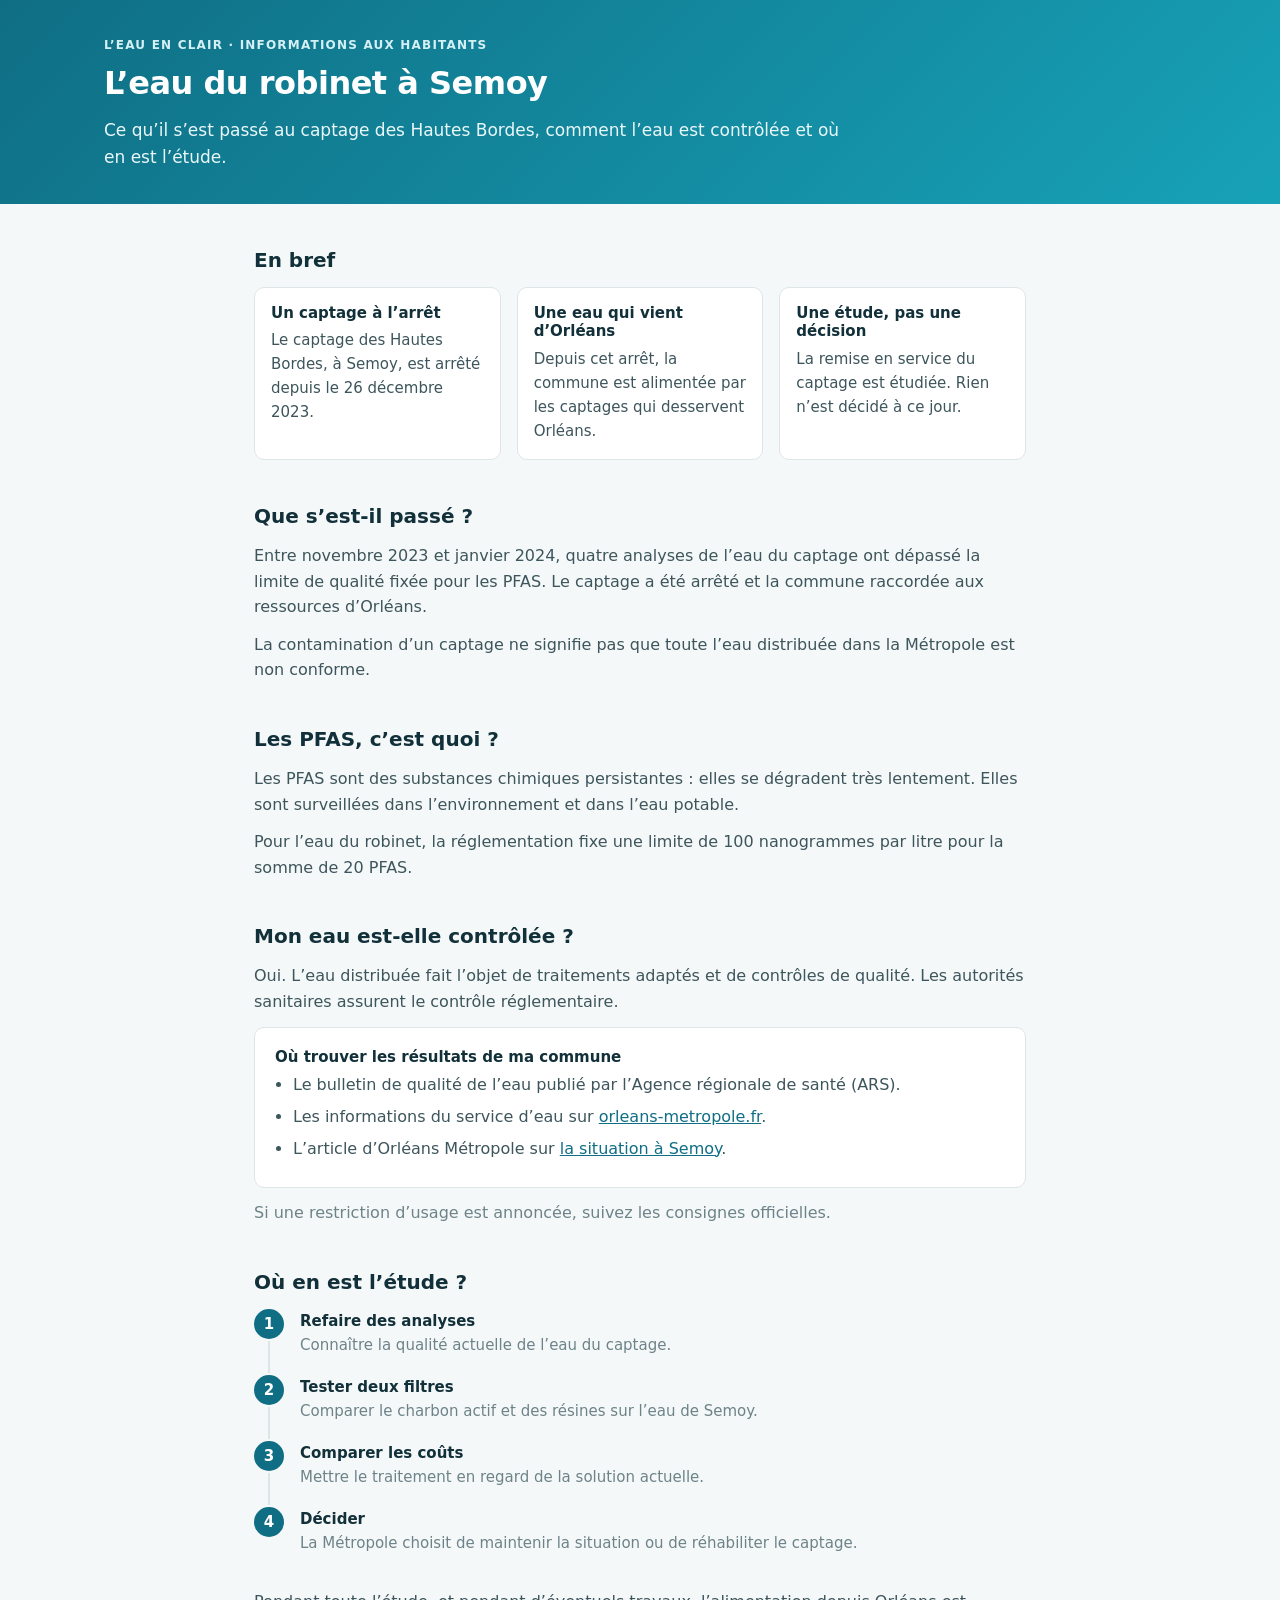
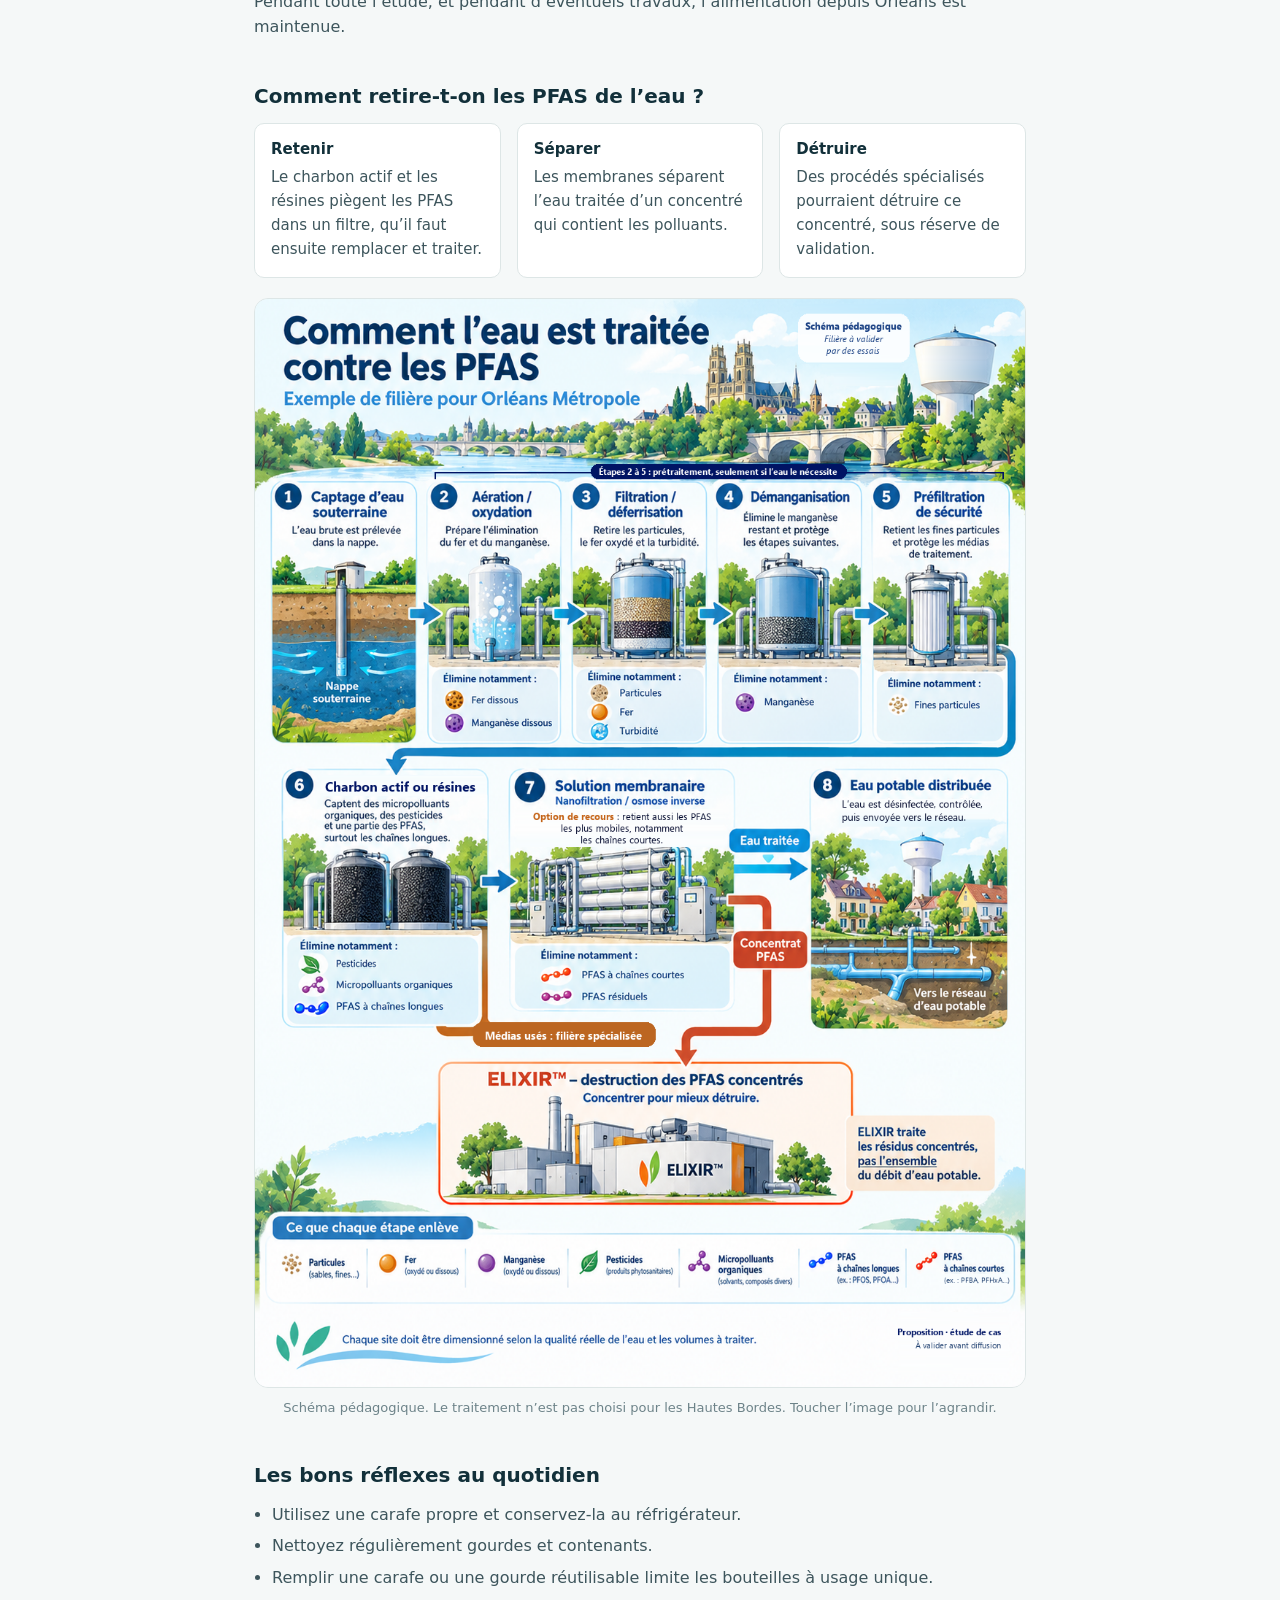
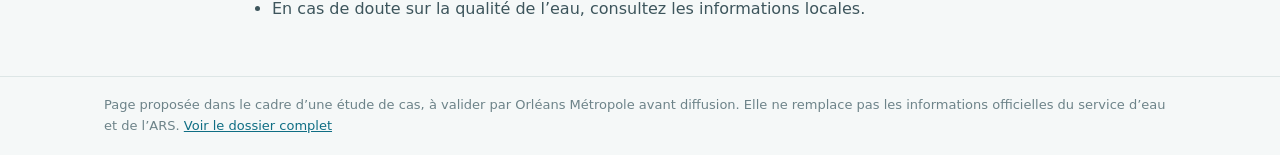
==== habitants.html @ ef412a5f "version 1.0.0" ====
<!doctype html>
<html lang="fr">
  <head>
    <meta charset="UTF-8" />
    <meta name="viewport" content="width=device-width, initial-scale=1.0" />
    <title>L’eau en clair · L’eau du robinet à Semoy</title>
    <link rel="stylesheet" href="styles.css" />
  </head>
  <body class="resident">
    <header class="resident-header">
      <div class="wrap">
        <p class="kicker">L’eau en clair · informations aux habitants</p>
        <h1>L’eau du robinet à Semoy</h1>
        <p class="lead">Ce qu’il s’est passé au captage des Hautes Bordes, comment l’eau est contrôlée et où en est l’étude.</p>
      </div>
    </header>

    <main class="wrap">
      <section>
        <h2>En bref</h2>
        <div class="grid g3">
          <div class="card mini"><h3>Un captage à l’arrêt</h3><p>Le captage des Hautes Bordes, à Semoy, est arrêté depuis le 26 décembre 2023.</p></div>
          <div class="card mini"><h3>Une eau qui vient d’Orléans</h3><p>Depuis cet arrêt, la commune est alimentée par les captages qui desservent Orléans.</p></div>
          <div class="card mini"><h3>Une étude, pas une décision</h3><p>La remise en service du captage est étudiée. Rien n’est décidé à ce jour.</p></div>
        </div>
      </section>

      <section>
        <h2>Que s’est-il passé&nbsp;?</h2>
        <p>Entre novembre 2023 et janvier 2024, quatre analyses de l’eau du captage ont dépassé la limite de qualité fixée pour les PFAS. Le captage a été arrêté et la commune raccordée aux ressources d’Orléans.</p>
        <p>La contamination d’un captage ne signifie pas que toute l’eau distribuée dans la Métropole est non conforme.</p>
      </section>

      <section>
        <h2>Les PFAS, c’est quoi&nbsp;?</h2>
        <p>Les PFAS sont des substances chimiques persistantes : elles se dégradent très lentement. Elles sont surveillées dans l’environnement et dans l’eau potable.</p>
        <p>Pour l’eau du robinet, la réglementation fixe une limite de 100 nanogrammes par litre pour la somme de 20 PFAS.</p>
      </section>

      <section>
        <h2>Mon eau est-elle contrôlée&nbsp;?</h2>
        <p>Oui. L’eau distribuée fait l’objet de traitements adaptés et de contrôles de qualité. Les autorités sanitaires assurent le contrôle réglementaire.</p>
        <div class="card">
          <h3>Où trouver les résultats de ma commune</h3>
          <ul class="list">
            <li>Le bulletin de qualité de l’eau publié par l’Agence régionale de santé (ARS).</li>
            <li>Les informations du service d’eau sur <a href="https://www.orleans-metropole.fr" target="_blank" rel="noopener">orleans-metropole.fr</a>.</li>
            <li>L’article d’Orléans Métropole sur <a href="https://www.orleans-metropole.fr/actualites/detail/qualite-de-leau-potable-alteree-a-semoy-orleans-metropole-repond-a-lurgence" target="_blank" rel="noopener">la situation à Semoy</a>.</li>
          </ul>
        </div>
        <p class="small-note">Si une restriction d’usage est annoncée, suivez les consignes officielles.</p>
      </section>

      <section>
        <h2>Où en est l’étude&nbsp;?</h2>
        <ol class="steps">
          <li><strong>Refaire des analyses</strong><span>Connaître la qualité actuelle de l’eau du captage.</span></li>
          <li><strong>Tester deux filtres</strong><span>Comparer le charbon actif et des résines sur l’eau de Semoy.</span></li>
          <li><strong>Comparer les coûts</strong><span>Mettre le traitement en regard de la solution actuelle.</span></li>
          <li><strong>Décider</strong><span>La Métropole choisit de maintenir la situation ou de réhabiliter le captage.</span></li>
        </ol>
        <p>Pendant toute l’étude, et pendant d’éventuels travaux, l’alimentation depuis Orléans est maintenue.</p>
      </section>

      <section>
        <h2>Comment retire-t-on les PFAS de l’eau&nbsp;?</h2>
        <div class="grid g3">
          <div class="card mini"><h3>Retenir</h3><p>Le charbon actif et les résines piègent les PFAS dans un filtre, qu’il faut ensuite remplacer et traiter.</p></div>
          <div class="card mini"><h3>Séparer</h3><p>Les membranes séparent l’eau traitée d’un concentré qui contient les polluants.</p></div>
          <div class="card mini"><h3>Détruire</h3><p>Des procédés spécialisés pourraient détruire ce concentré, sous réserve de validation.</p></div>
        </div>
        <figure class="infographic">
          <a href="assets/infographie-filiere-pfas.png" target="_blank" rel="noopener">
            <img src="assets/infographie-filiere-pfas.png" alt="Schéma en huit étapes du traitement de l’eau contre les PFAS, du captage à la distribution." loading="lazy" />
          </a>
          <figcaption>Schéma pédagogique. Le traitement n’est pas choisi pour les Hautes Bordes. Toucher l’image pour l’agrandir.</figcaption>
        </figure>
      </section>

      <section>
        <h2>Les bons réflexes au quotidien</h2>
        <ul class="list">
          <li>Utilisez une carafe propre et conservez-la au réfrigérateur.</li>
          <li>Nettoyez régulièrement gourdes et contenants.</li>
          <li>Remplir une carafe ou une gourde réutilisable limite les bouteilles à usage unique.</li>
          <li>En cas de doute sur la qualité de l’eau, consultez les informations locales.</li>
        </ul>
      </section>
    </main>

    <footer class="site-footer">
      <div class="wrap">Page proposée dans le cadre d’une étude de cas, à valider par Orléans Métropole avant diffusion. Elle ne remplace pas les informations officielles du service d’eau et de l’ARS. <a href="index.html">Voir le dossier complet</a></div>
    </footer>
  </body>
</html>
---- styles.css ----
:root {
  --ink: #12303a;
  --text: #3d555c;
  --muted: #6d8389;
  --line: #dde6e6;
  --bg: #f5f8f8;
  --card: #ffffff;
  --water: #0f6e84;
  --water-soft: #e3f1f4;
  --deep: #0c3b4a;
  --alert: #c2472f;
  --alert-soft: #fbe9e4;
  --ok: #2c7a5b;
  --ok-soft: #e2f3ea;
  --warn: #9a6a12;
  --warn-soft: #fbf0d6;
  --radius: 10px;
}

* { box-sizing: border-box; }

body {
  margin: 0;
  background: var(--bg);
  color: var(--text);
  font: 15px/1.6 "Segoe UI", system-ui, -apple-system, Roboto, Arial, sans-serif;
}

.wrap { max-width: 1120px; margin: 0 auto; padding: 0 24px; }

h1, h2, h3 { color: var(--ink); line-height: 1.25; margin: 0; }
h1 { font-size: 32px; letter-spacing: -0.5px; max-width: 22ch; }
h2 { font-size: 20px; margin: 44px 0 14px; }
h3 { font-size: 15px; margin-bottom: 6px; }
p { margin: 0 0 12px; }
p:last-child { margin-bottom: 0; }
a { color: var(--water); }

/* ---------- En-tête ---------- */
.site-header { background: var(--deep); color: #fff; position: sticky; top: 0; z-index: 10; }
.header-row { display: flex; align-items: center; justify-content: space-between; gap: 16px; padding-top: 14px; padding-bottom: 10px; }
.brand { display: flex; align-items: center; gap: 12px; color: #fff; text-decoration: none; }
.brand strong { display: block; font-size: 16px; }
.brand small { display: block; font-size: 12px; color: #a9c8cf; }
.brand-drop { width: 22px; height: 22px; background: #5cc1d6; border-radius: 0 50% 50% 50%; transform: rotate(45deg); flex-shrink: 0; }
.header-date { font-size: 12px; color: #a9c8cf; white-space: nowrap; }

.tabs { display: flex; gap: 4px; overflow-x: auto; }
.tabs a { color: #c4dbe0; text-decoration: none; font-size: 14px; font-weight: 600; padding: 10px 14px; border-radius: 8px 8px 0 0; white-space: nowrap; }
.tabs a b { display: inline-grid; place-items: center; width: 20px; height: 20px; border-radius: 50%; background: rgba(255, 255, 255, 0.16); font-size: 11px; margin-right: 6px; }
.tabs a:hover { color: #fff; }
.tabs a.active { background: var(--bg); color: var(--ink); }
.tabs a.active b { background: var(--water); color: #fff; }

/* ---------- Vues ---------- */
.view { display: none; padding: 40px 0 64px; }
.view.active { display: block; }

.hero { margin-bottom: 28px; }
.kicker { font-size: 12px; font-weight: 700; letter-spacing: 1.2px; text-transform: uppercase; color: var(--water); margin-bottom: 8px; }
.lead { font-size: 17px; max-width: 70ch; margin-top: 14px; }

/* ---------- Grilles et cartes ---------- */
.grid { display: grid; gap: 16px; }
.g2 { grid-template-columns: repeat(2, 1fr); }
.g3 { grid-template-columns: repeat(3, 1fr); }
.g4 { grid-template-columns: repeat(4, 1fr); }
.g5 { grid-template-columns: repeat(5, 1fr); }
.grid.tight { gap: 10px; margin: 14px 0; }
.grid + .grid, .grid + .note, .note + .grid { margin-top: 16px; }

.card { background: var(--card); border: 1px solid var(--line); border-radius: var(--radius); padding: 20px; }
.card.mini { padding: 16px; }
.card.mini p { font-size: 14px; }

.link-card { display: block; text-decoration: none; color: inherit; transition: border-color 0.15s, transform 0.15s; }
.link-card:hover { border-color: var(--water); transform: translateY(-2px); }
.link-card p { font-size: 14px; }
.num { display: inline-grid; place-items: center; width: 28px; height: 28px; border-radius: 50%; background: var(--water); color: #fff; font-weight: 700; font-size: 13px; margin-bottom: 10px; }

.stat { background: var(--card); border: 1px solid var(--line); border-radius: var(--radius); padding: 16px 18px; }
.stat strong { display: block; font-size: 28px; color: var(--ink); letter-spacing: -0.5px; line-height: 1.1; }
.stat strong span { font-size: 14px; font-weight: 600; color: var(--muted); letter-spacing: 0; }
.stat small { display: block; font-size: 13px; color: var(--muted); margin-top: 6px; line-height: 1.4; }
.stat.alert { border-color: #edc3b9; background: var(--alert-soft); }
.stat.alert strong { color: var(--alert); }

.note { background: var(--warn-soft); border-left: 4px solid #d9a437; border-radius: 0 var(--radius) var(--radius) 0; padding: 14px 18px; margin: 16px 0; color: #5c4514; font-size: 14px; }
.small-note { font-size: 13px; color: var(--muted); margin-top: 12px; }
.caption { font-size: 13px; color: var(--muted); text-align: center; margin-top: 10px; }

.tag { display: inline-block; font-size: 12px; font-weight: 600; padding: 2px 8px; border-radius: 20px; background: #eef2f2; color: var(--text); white-space: nowrap; }
.tag.go { background: var(--ok-soft); color: var(--ok); }
.tag.ref { background: var(--water-soft); color: var(--water); }
.tag.warn { background: var(--warn-soft); color: var(--warn); }

.list { margin: 0; padding-left: 18px; }
.list li { margin-bottom: 6px; }
.list.cols { columns: 2; column-gap: 32px; }

/* ---------- Décision et enchaînements ---------- */
.decision { background: var(--deep); color: #d3e5e9; border-radius: var(--radius); padding: 24px; margin-top: 16px; }
.decision .kicker { color: #7fd0e0; }
.decision .flow { margin-bottom: 16px; }
.decision .flow li { background: rgba(255, 255, 255, 0.08); border-color: transparent; }
.decision .flow strong { color: #fff; }
.decision .flow span { color: #a9c8cf; }
.decision .flow li::after { color: #7fd0e0; }

.flow { list-style: none; margin: 0 0 16px; padding: 0; display: grid; grid-template-columns: repeat(4, 1fr); gap: 22px; counter-reset: step; }
.flow.six { grid-template-columns: repeat(6, 1fr); gap: 18px; }
.flow li { position: relative; background: var(--card); border: 1px solid var(--line); border-radius: var(--radius); padding: 14px; counter-increment: step; }
.flow li::before { content: counter(step); display: block; font-size: 12px; font-weight: 700; color: var(--water); margin-bottom: 4px; }
.flow li::after { content: "→"; position: absolute; right: -18px; top: 50%; transform: translateY(-50%); color: var(--muted); }
.flow li:last-child::after { content: none; }
.flow strong { display: block; font-size: 14px; color: var(--ink); line-height: 1.3; }
.flow span { display: block; font-size: 12px; color: var(--muted); margin-top: 4px; line-height: 1.4; }
.flow li.key { border-color: var(--water); background: var(--water-soft); }

.chain { list-style: none; display: flex; flex-wrap: wrap; gap: 8px 26px; margin: 12px 0 14px; padding: 0; }
.chain li { position: relative; background: var(--water-soft); color: var(--deep); font-size: 13px; font-weight: 600; padding: 6px 12px; border-radius: 6px; }
.chain li + li::before { content: "→"; position: absolute; left: -19px; color: var(--muted); }

.timeline { list-style: none; margin: 0 0 16px; padding: 0; display: grid; grid-template-columns: repeat(4, 1fr); gap: 16px; }
.timeline li { border-top: 3px solid var(--water); padding-top: 12px; }
.timeline b { display: block; font-size: 12px; color: var(--water); text-transform: uppercase; letter-spacing: 1px; }
.timeline strong { display: block; color: var(--ink); margin: 2px 0 4px; }
.timeline span { font-size: 13px; color: var(--muted); }

/* ---------- Graphique ---------- */
.chart { position: relative; height: 260px; display: flex; align-items: flex-end; justify-content: space-around; gap: 16px; padding-bottom: 28px; border-bottom: 1px solid var(--line); --max: 350; }
.bar { position: relative; z-index: 1; width: 18%; height: calc(var(--v) / var(--max) * 100%); background: #d9705b; border-radius: 6px 6px 0 0; }
.bar b { position: absolute; top: -24px; left: 0; right: 0; text-align: center; font-size: 13px; color: var(--ink); }
.bar small { position: absolute; bottom: -26px; left: -20px; right: -20px; text-align: center; font-size: 12px; color: var(--muted); }
.chart-line { position: absolute; left: 0; right: 0; border-top: 2px dashed var(--alert); z-index: 2; bottom: calc(28px + (100% - 28px) * 100 / 350); }
.chart-line.target { border-color: var(--ok); bottom: calc(28px + (100% - 28px) * 50 / 350); }
.chart-line span { position: absolute; left: 0; top: -20px; font-size: 11px; font-weight: 700; color: var(--alert); background: var(--card); padding: 0 4px; }
.chart-line.target span { color: var(--ok); top: 2px; }

/* ---------- Tableaux ---------- */
.table-wrap { overflow-x: auto; background: var(--card); border: 1px solid var(--line); border-radius: var(--radius); }
.card .table-wrap { border: 0; border-radius: 0; }
table { width: 100%; border-collapse: collapse; font-size: 14px; }
th { text-align: left; font-size: 12px; text-transform: uppercase; letter-spacing: 0.6px; color: var(--muted); background: #f0f5f5; padding: 10px 14px; }
td { padding: 10px 14px; border-top: 1px solid var(--line); vertical-align: top; }
td:first-child { color: var(--ink); font-weight: 600; }
td b { color: var(--water); }
table.compact th, table.compact td { padding: 7px 8px; }
table.compact td:not(:first-child), table.compact th:not(:first-child) { text-align: center; }
.card .table-wrap th { background: none; padding-left: 0; }
.card .table-wrap td { padding-left: 0; }

/* ---------- Onglets de scénario ---------- */
.segmented { display: inline-flex; background: #e6eeee; border-radius: 8px; padding: 4px; margin-bottom: 12px; flex-wrap: wrap; }
.segmented button { border: 0; background: none; font: inherit; font-size: 14px; font-weight: 600; color: var(--text); padding: 7px 14px; border-radius: 6px; cursor: pointer; }
.segmented button[aria-selected="true"] { background: var(--card); color: var(--water); box-shadow: 0 1px 3px rgba(12, 59, 74, 0.15); }
#scenarioPanel h3 { font-size: 17px; margin-top: 10px; }

/* ---------- Calculateurs ---------- */
.inputs { display: grid; grid-template-columns: 1fr 1fr; gap: 12px; }
.inputs label, .range { display: block; font-size: 13px; font-weight: 600; color: var(--ink); }
.inputs .wide { grid-column: 1 / -1; }
.inputs input, .inputs select { display: block; width: 100%; margin-top: 5px; padding: 9px 10px; border: 1px solid #c6d4d5; border-radius: 7px; font: inherit; color: var(--ink); background: #fff; }
.inputs input:focus, .inputs select:focus { outline: 2px solid #8fcbd8; border-color: var(--water); }
.range input { display: block; width: 100%; margin-top: 8px; accent-color: var(--water); }
.calc .inputs { margin-top: 12px; }
.calc .inputs:first-child { margin-top: 0; }
.formula { font-weight: 600; color: var(--ink); background: var(--water-soft); padding: 10px 12px; border-radius: 7px; font-size: 14px; }

.result { margin-top: 14px; background: var(--deep); color: #fff; border-radius: 8px; padding: 14px 16px; }
.result small { display: block; font-size: 12px; color: #a9c8cf; }
.result strong { font-size: 26px; }

.results { margin: 0; }
.calc .results { margin-top: 14px; }
.results div { display: flex; justify-content: space-between; align-items: baseline; gap: 16px; padding: 9px 0; border-bottom: 1px solid var(--line); }
.results dt { font-size: 14px; }
.results dd { margin: 0; font-weight: 700; color: var(--ink); white-space: nowrap; }
.results .main { border: 0; background: var(--deep); border-radius: 8px; padding: 12px 14px; margin-top: 10px; }
.results .main dt { color: #c4dbe0; }
.results .main dd { color: #fff; font-size: 22px; }

.presets { display: flex; flex-wrap: wrap; gap: 6px; margin-top: 12px; }
.presets button { border: 1px solid #c6d4d5; background: #fff; border-radius: 20px; padding: 4px 11px; font: inherit; font-size: 12px; color: var(--text); cursor: pointer; }
.presets button:hover { border-color: var(--water); color: var(--water); }

.scores { margin-top: 16px; }
.score-row { display: grid; grid-template-columns: 110px 1fr 40px; align-items: center; gap: 10px; padding: 5px 0; font-size: 14px; }
.score-row b { text-align: right; color: var(--ink); }
.score-bar { height: 10px; background: #e6eeee; border-radius: 6px; overflow: hidden; }
.score-bar i { display: block; height: 100%; background: var(--water); border-radius: 6px; transition: width 0.2s; }
.score-row:first-child .score-bar i { background: var(--ok); }

.button { border: 0; background: var(--water); color: #fff; font: inherit; font-weight: 600; padding: 10px 16px; border-radius: 8px; cursor: pointer; margin-top: 6px; }
.button:hover { background: var(--deep); }

/* ---------- SWOT ---------- */
.swot { display: grid; grid-template-columns: 1fr 1fr; gap: 12px; }
.swot > div { border-radius: var(--radius); padding: 16px 18px; font-size: 14px; }
.swot .s { background: var(--ok-soft); }
.swot .w { background: var(--warn-soft); }
.swot .o { background: var(--water-soft); }
.swot .t { background: var(--alert-soft); }

/* ---------- Plaquette ---------- */
.leaflet { background: #fff; border: 1px solid var(--line); border-radius: 14px; overflow: hidden; max-width: 820px; margin: 0 auto 24px; }
.leaflet header { background: linear-gradient(135deg, #0f6e84, #17a2b8); color: #fff; text-align: center; padding: 34px 24px; }
.leaflet header p { margin: 0; font-size: 13px; letter-spacing: 1.5px; text-transform: uppercase; opacity: 0.85; }
.leaflet header h2 { color: #fff; font-size: 40px; margin: 6px 0 2px; }
.leaflet header .tagline { font-size: 18px; text-transform: none; letter-spacing: 0; opacity: 1; }
.leaflet-body { display: grid; grid-template-columns: 1fr 1fr; gap: 24px 32px; padding: 28px 32px; }
.leaflet h3 { color: var(--water); font-size: 16px; margin-bottom: 8px; }
.leaflet ul { margin: 0; padding-left: 18px; }
.leaflet li { margin-bottom: 6px; }
.leaflet footer { background: var(--water-soft); padding: 18px 32px; text-align: center; font-size: 13px; }
.leaflet .retain { font-size: 15px; font-weight: 600; color: var(--deep); }

.button.ghost { display: inline-block; background: none; color: var(--water); border: 1px solid var(--water); text-decoration: none; margin-left: 8px; }
.button.ghost:hover { background: var(--water-soft); }
.leaflet-qr { display: flex; align-items: center; justify-content: center; gap: 16px; margin-top: 16px; text-align: left; }
.leaflet-qr img { width: 104px; height: 104px; border-radius: 8px; background: #fff; }
.leaflet-qr p { max-width: 30ch; }
.leaflet-qr b { display: block; font-size: 15px; color: var(--deep); }

/* ---------- Page habitants ---------- */
.resident-header { background: linear-gradient(135deg, #0f6e84, #17a2b8); color: #fff; padding: 36px 0 32px; }
.resident-header h1 { color: #fff; }
.resident-header .kicker { color: #d5f0f5; }
.resident-header .lead { color: #eaf7f9; }
.resident main { max-width: 820px; padding-bottom: 48px; }
.resident main p, .resident .list { font-size: 16px; }
.resident .card.mini p { font-size: 15px; }
.resident .infographic { margin-top: 20px; }
.steps { list-style: none; margin: 0 0 16px; padding: 0; counter-reset: step; }
.steps li { position: relative; padding: 0 0 18px 46px; counter-increment: step; }
.steps li::before { content: counter(step); position: absolute; left: 0; top: 0; width: 30px; height: 30px; border-radius: 50%; background: var(--water); color: #fff; font-weight: 700; display: grid; place-items: center; }
.steps li:not(:last-child)::after { content: ""; position: absolute; left: 14px; top: 32px; bottom: 2px; width: 2px; background: var(--line); }
.steps strong { display: block; color: var(--ink); }
.steps span { color: var(--muted); font-size: 15px; }

.infographic { max-width: 820px; margin: 0 auto 24px; }
.infographic img { display: block; width: 100%; height: auto; border: 1px solid var(--line); border-radius: 14px; }
.infographic figcaption { font-size: 13px; color: var(--muted); margin-top: 10px; text-align: center; }

/* ---------- Sources ---------- */
.sources { list-style: none; margin: 0; padding: 0; background: var(--card); border: 1px solid var(--line); border-radius: var(--radius); }
.sources li { display: flex; gap: 14px; padding: 11px 16px; border-top: 1px solid var(--line); font-size: 14px; }
.sources li:first-child { border-top: 0; }
.sources b { color: var(--water); min-width: 26px; }
.sources a { overflow-wrap: anywhere; }
#sourceList h2:first-child { margin-top: 0; }

.site-footer { border-top: 1px solid var(--line); padding: 18px 0; font-size: 13px; color: var(--muted); }

/* ---------- Écrans étroits ---------- */
@media (max-width: 900px) {
  .g4, .g5, .g3 { grid-template-columns: repeat(2, 1fr); }
  .flow, .flow.six { grid-template-columns: repeat(2, 1fr); }
  .flow li::after { content: none; }
  .timeline { grid-template-columns: repeat(2, 1fr); }
}

@media (max-width: 640px) {
  .wrap { padding: 0 16px; }
  h1 { font-size: 25px; }
  .lead { font-size: 16px; }
  .header-date { display: none; }
  .g2, .g3, .g4, .g5, .swot, .leaflet-body, .inputs, .timeline { grid-template-columns: 1fr; }
  .list.cols { columns: 1; }
  .leaflet header h2 { font-size: 30px; }
  .leaflet-body { padding: 22px 20px; }
  table { min-width: 520px; }
  table.compact { min-width: 0; }
}

/* ---------- Impression : la plaquette seule ---------- */
@media print {
  body { background: #fff; }
  .site-header, .no-print, .view:not(#plaquette) { display: none !important; }
  #plaquette { display: block; padding: 0; }
  .leaflet { border: 0; max-width: none; margin: 0; }
  .leaflet header, .leaflet footer { -webkit-print-color-adjust: exact; print-color-adjust: exact; }
}
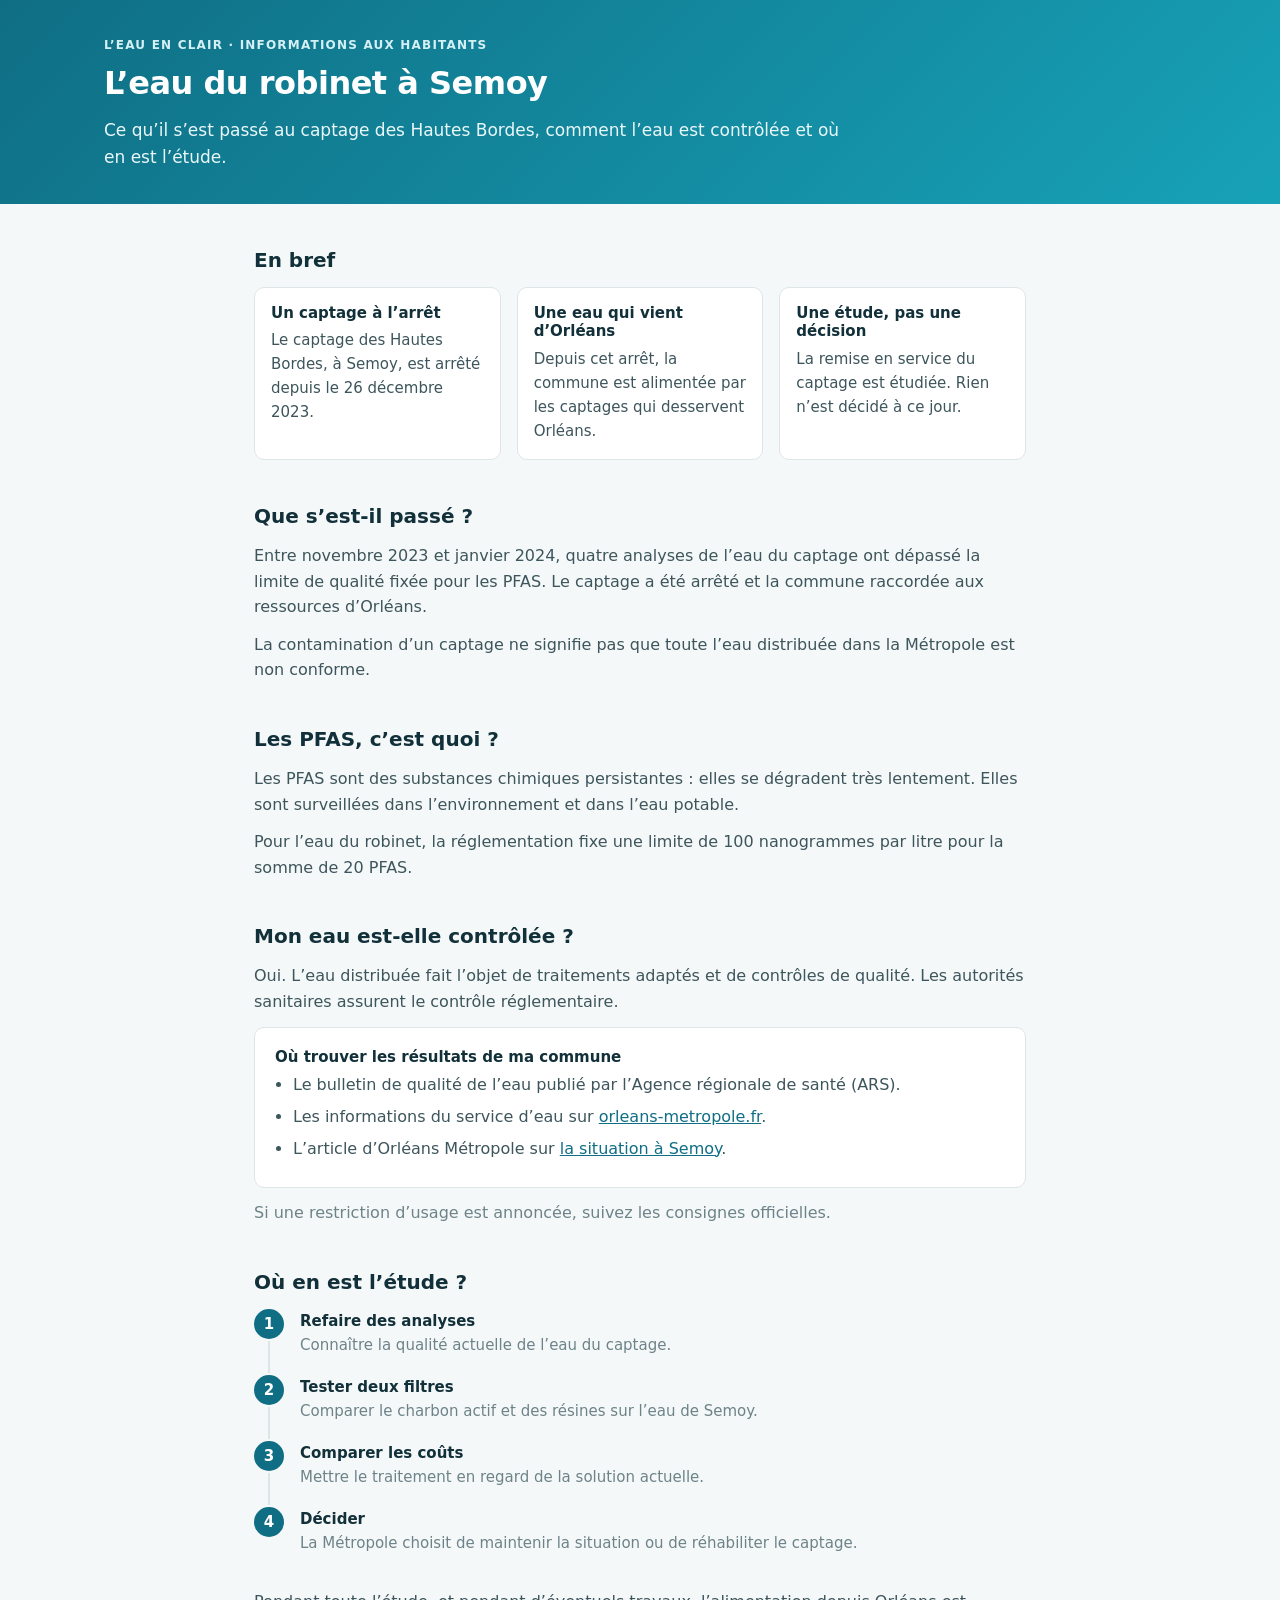
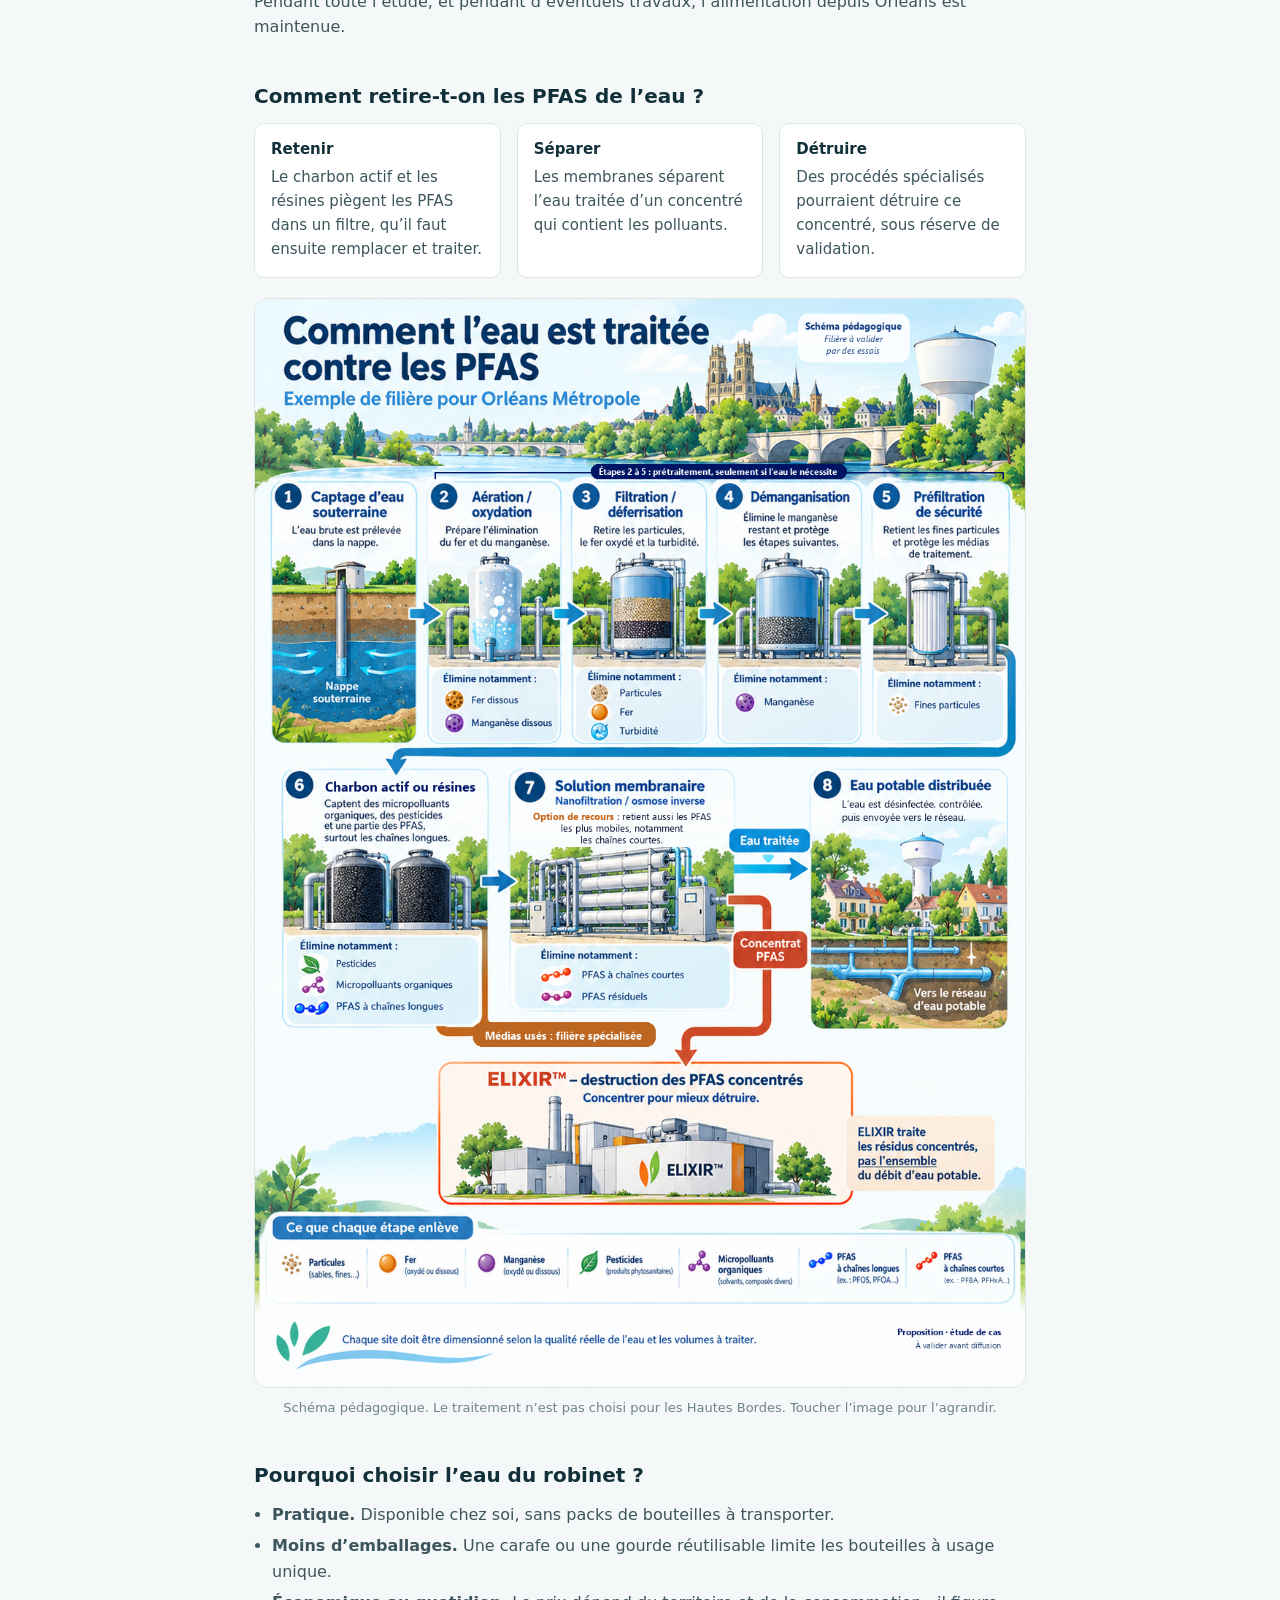
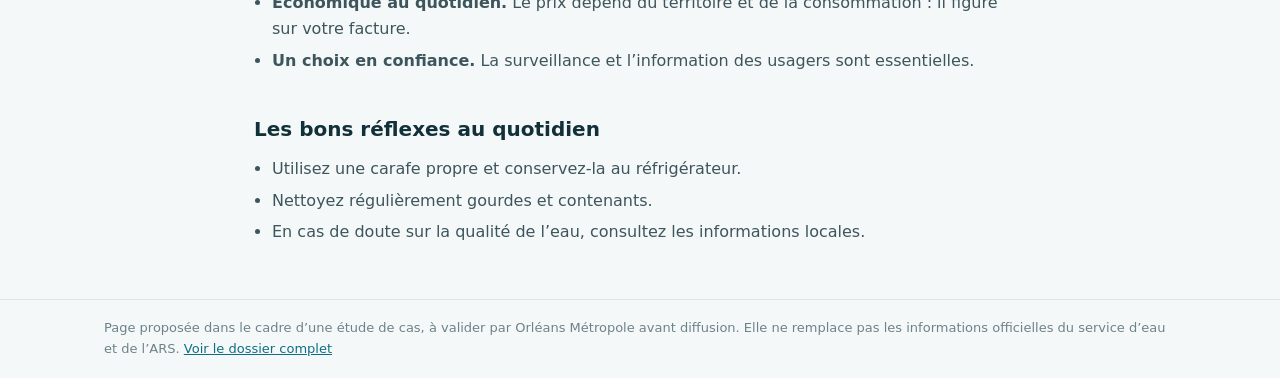
==== commit baea195c: "responsive ajust" ====
--- a/habitants.html
+++ b/habitants.html
@@ -78,11 +78,20 @@
       </section>
 
       <section>
+        <h2>Pourquoi choisir l’eau du robinet&nbsp;?</h2>
+        <ul class="list">
+          <li><b>Pratique.</b> Disponible chez soi, sans packs de bouteilles à transporter.</li>
+          <li><b>Moins d’emballages.</b> Une carafe ou une gourde réutilisable limite les bouteilles à usage unique.</li>
+          <li><b>Économique au quotidien.</b> Le prix dépend du territoire et de la consommation : il figure sur votre facture.</li>
+          <li><b>Un choix en confiance.</b> La surveillance et l’information des usagers sont essentielles.</li>
+        </ul>
+      </section>
+
+      <section>
         <h2>Les bons réflexes au quotidien</h2>
         <ul class="list">
           <li>Utilisez une carafe propre et conservez-la au réfrigérateur.</li>
           <li>Nettoyez régulièrement gourdes et contenants.</li>
-          <li>Remplir une carafe ou une gourde réutilisable limite les bouteilles à usage unique.</li>
           <li>En cas de doute sur la qualité de l’eau, consultez les informations locales.</li>
         </ul>
       </section>
--- a/styles.css
+++ b/styles.css
@@ -203,22 +203,14 @@
 .swot .t { background: var(--alert-soft); }
 
 /* ---------- Plaquette ---------- */
-.leaflet { background: #fff; border: 1px solid var(--line); border-radius: 14px; overflow: hidden; max-width: 820px; margin: 0 auto 24px; }
-.leaflet header { background: linear-gradient(135deg, #0f6e84, #17a2b8); color: #fff; text-align: center; padding: 34px 24px; }
-.leaflet header p { margin: 0; font-size: 13px; letter-spacing: 1.5px; text-transform: uppercase; opacity: 0.85; }
-.leaflet header h2 { color: #fff; font-size: 40px; margin: 6px 0 2px; }
-.leaflet header .tagline { font-size: 18px; text-transform: none; letter-spacing: 0; opacity: 1; }
-.leaflet-body { display: grid; grid-template-columns: 1fr 1fr; gap: 24px 32px; padding: 28px 32px; }
-.leaflet h3 { color: var(--water); font-size: 16px; margin-bottom: 8px; }
-.leaflet ul { margin: 0; padding-left: 18px; }
-.leaflet li { margin-bottom: 6px; }
-.leaflet footer { background: var(--water-soft); padding: 18px 32px; text-align: center; font-size: 13px; }
-.leaflet .retain { font-size: 15px; font-weight: 600; color: var(--deep); }
+.leaflet { border: 1px solid var(--line); border-radius: 14px; overflow: hidden; max-width: 640px; margin: 0 auto 24px; }
+.leaflet footer { background: var(--water-soft); padding: 32px; text-align: center; font-size: 14px; }
+.leaflet .retain { font-size: 18px; font-weight: 600; color: var(--deep); }
 
 .button.ghost { display: inline-block; background: none; color: var(--water); border: 1px solid var(--water); text-decoration: none; margin-left: 8px; }
 .button.ghost:hover { background: var(--water-soft); }
-.leaflet-qr { display: flex; align-items: center; justify-content: center; gap: 16px; margin-top: 16px; text-align: left; }
-.leaflet-qr img { width: 104px; height: 104px; border-radius: 8px; background: #fff; }
+.leaflet-qr { display: flex; align-items: center; justify-content: center; gap: 20px; margin-top: 24px; text-align: left; }
+.leaflet-qr img { width: 150px; height: 150px; border-radius: 8px; background: #fff; }
 .leaflet-qr p { max-width: 30ch; }
 .leaflet-qr b { display: block; font-size: 15px; color: var(--deep); }
 
@@ -254,6 +246,8 @@
 
 /* ---------- Écrans étroits ---------- */
 @media (max-width: 900px) {
+  table { font-size: 13px; }
+  th, td { padding: 9px 10px; }
   .g4, .g5, .g3 { grid-template-columns: repeat(2, 1fr); }
   .flow, .flow.six { grid-template-columns: repeat(2, 1fr); }
   .flow li::after { content: none; }
@@ -265,12 +259,35 @@
   h1 { font-size: 25px; }
   .lead { font-size: 16px; }
   .header-date { display: none; }
-  .g2, .g3, .g4, .g5, .swot, .leaflet-body, .inputs, .timeline { grid-template-columns: 1fr; }
+  .g2, .g3, .g4, .g5, .swot, .inputs, .timeline { grid-template-columns: 1fr; }
   .list.cols { columns: 1; }
-  .leaflet header h2 { font-size: 30px; }
-  .leaflet-body { padding: 22px 20px; }
-  table { min-width: 520px; }
-  table.compact { min-width: 0; }
+  .view { padding: 28px 0 48px; }
+  h2 { margin-top: 34px; }
+  .card { padding: 16px; }
+  .tabs a { padding: 9px 11px; font-size: 13px; }
+  .button.ghost { margin-left: 0; }
+  .leaflet-qr { flex-direction: column; text-align: center; }
+  .leaflet footer { padding: 18px 16px; }
+  .results div { flex-wrap: wrap; gap: 2px 16px; }
+  .score-row { grid-template-columns: 96px 1fr 36px; }
+  .chart { gap: 8px; }
+  .bar small { font-size: 11px; left: -12px; right: -12px; }
+  .sources li { gap: 10px; padding: 10px 12px; }
+
+  /* Tableaux empilés : une fiche par ligne, le nom de colonne au-dessus de chaque valeur */
+  .stack thead { display: none; }
+  .stack table, .stack tbody, .stack tr, .stack td { display: block; }
+  .stack tr { padding: 12px 14px; border-top: 1px solid var(--line); }
+  .stack tr:first-child { border-top: 0; }
+  .stack td { padding: 0; border: 0; margin-top: 8px; }
+  .stack td::before { content: attr(data-label); display: block; font-size: 11px; font-weight: 600; text-transform: uppercase; letter-spacing: 0.5px; color: var(--muted); }
+  .stack td:first-child { margin-top: 0; font-size: 15px; }
+  .stack td:first-child::before { content: none; }
+  .card .stack tr { padding-left: 0; padding-right: 0; }
+
+  table.compact { font-size: 12px; }
+  table.compact th { font-size: 10px; letter-spacing: 0; }
+  table.compact th, table.compact td { padding: 6px 3px; }
 }
 
 /* ---------- Impression : la plaquette seule ---------- */
@@ -279,5 +296,5 @@
   .site-header, .no-print, .view:not(#plaquette) { display: none !important; }
   #plaquette { display: block; padding: 0; }
   .leaflet { border: 0; max-width: none; margin: 0; }
-  .leaflet header, .leaflet footer { -webkit-print-color-adjust: exact; print-color-adjust: exact; }
-}
+  .leaflet footer { -webkit-print-color-adjust: exact; print-color-adjust: exact; }
+}
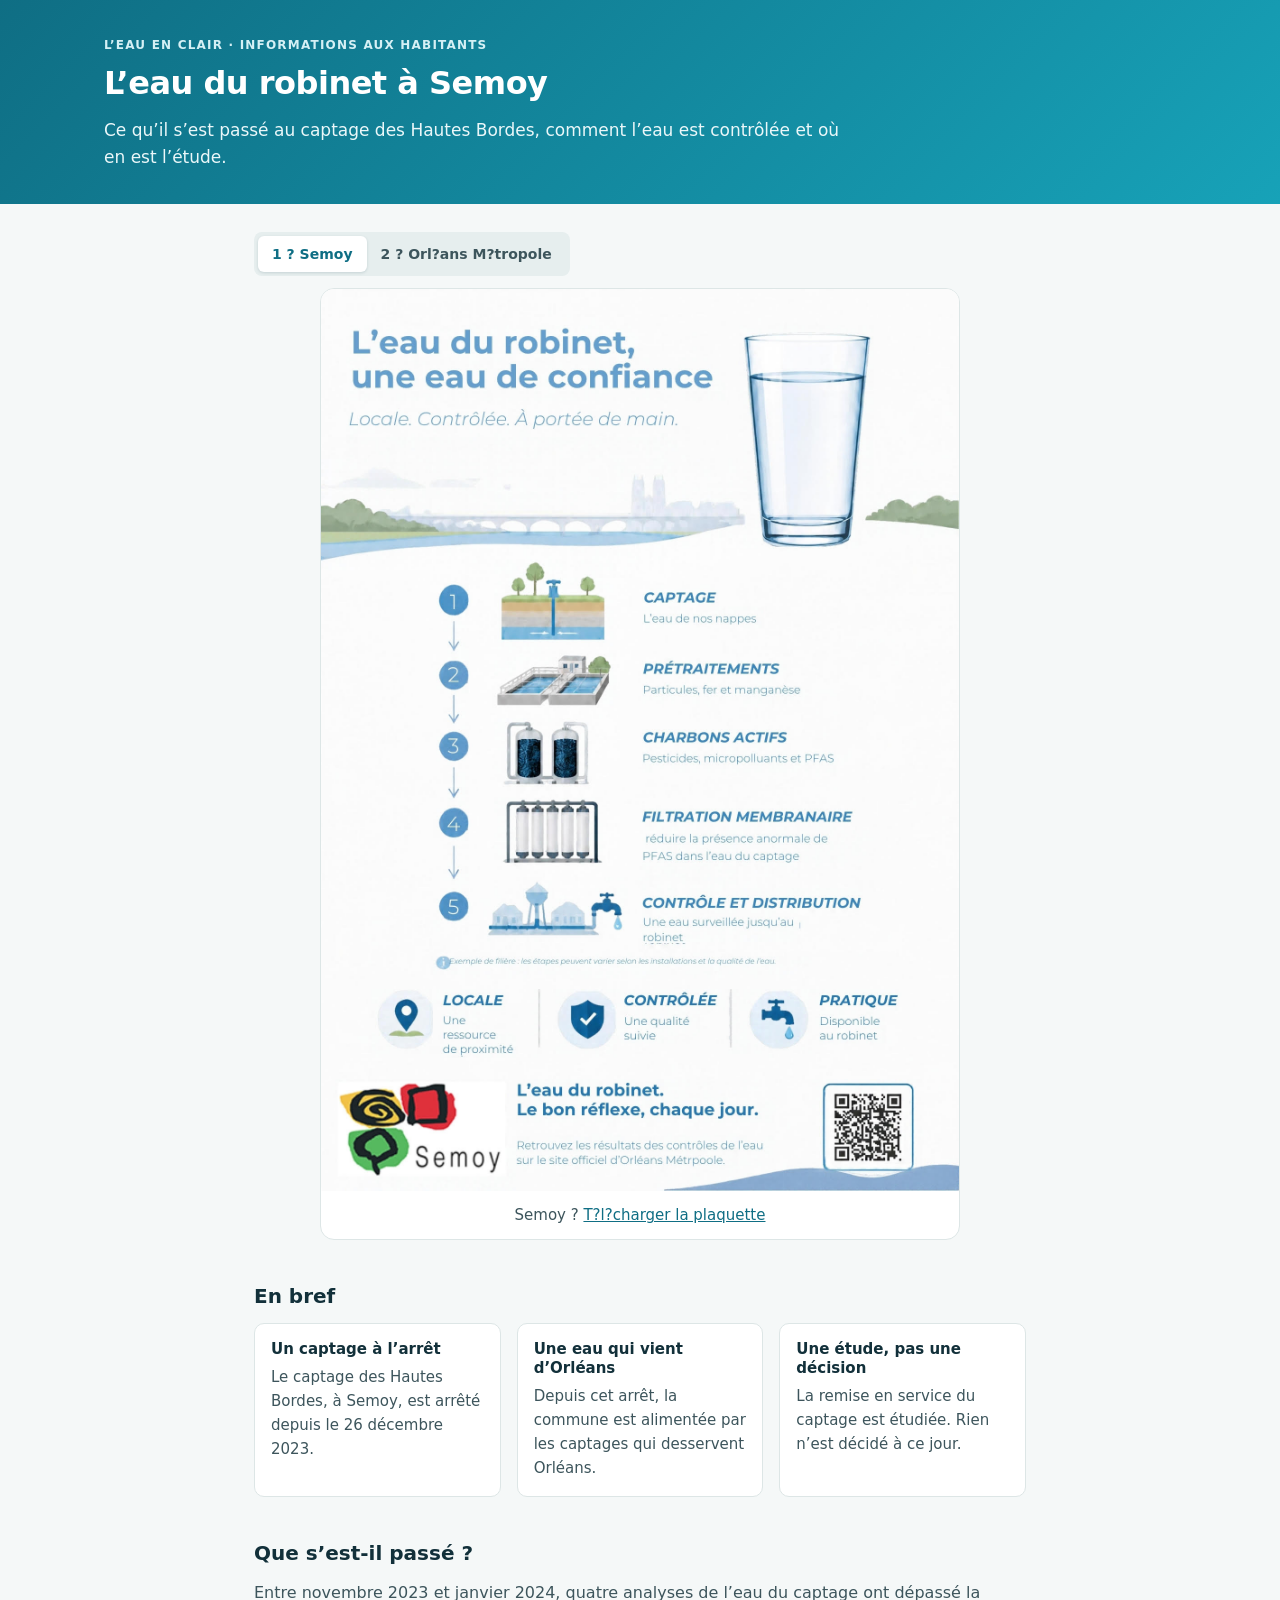
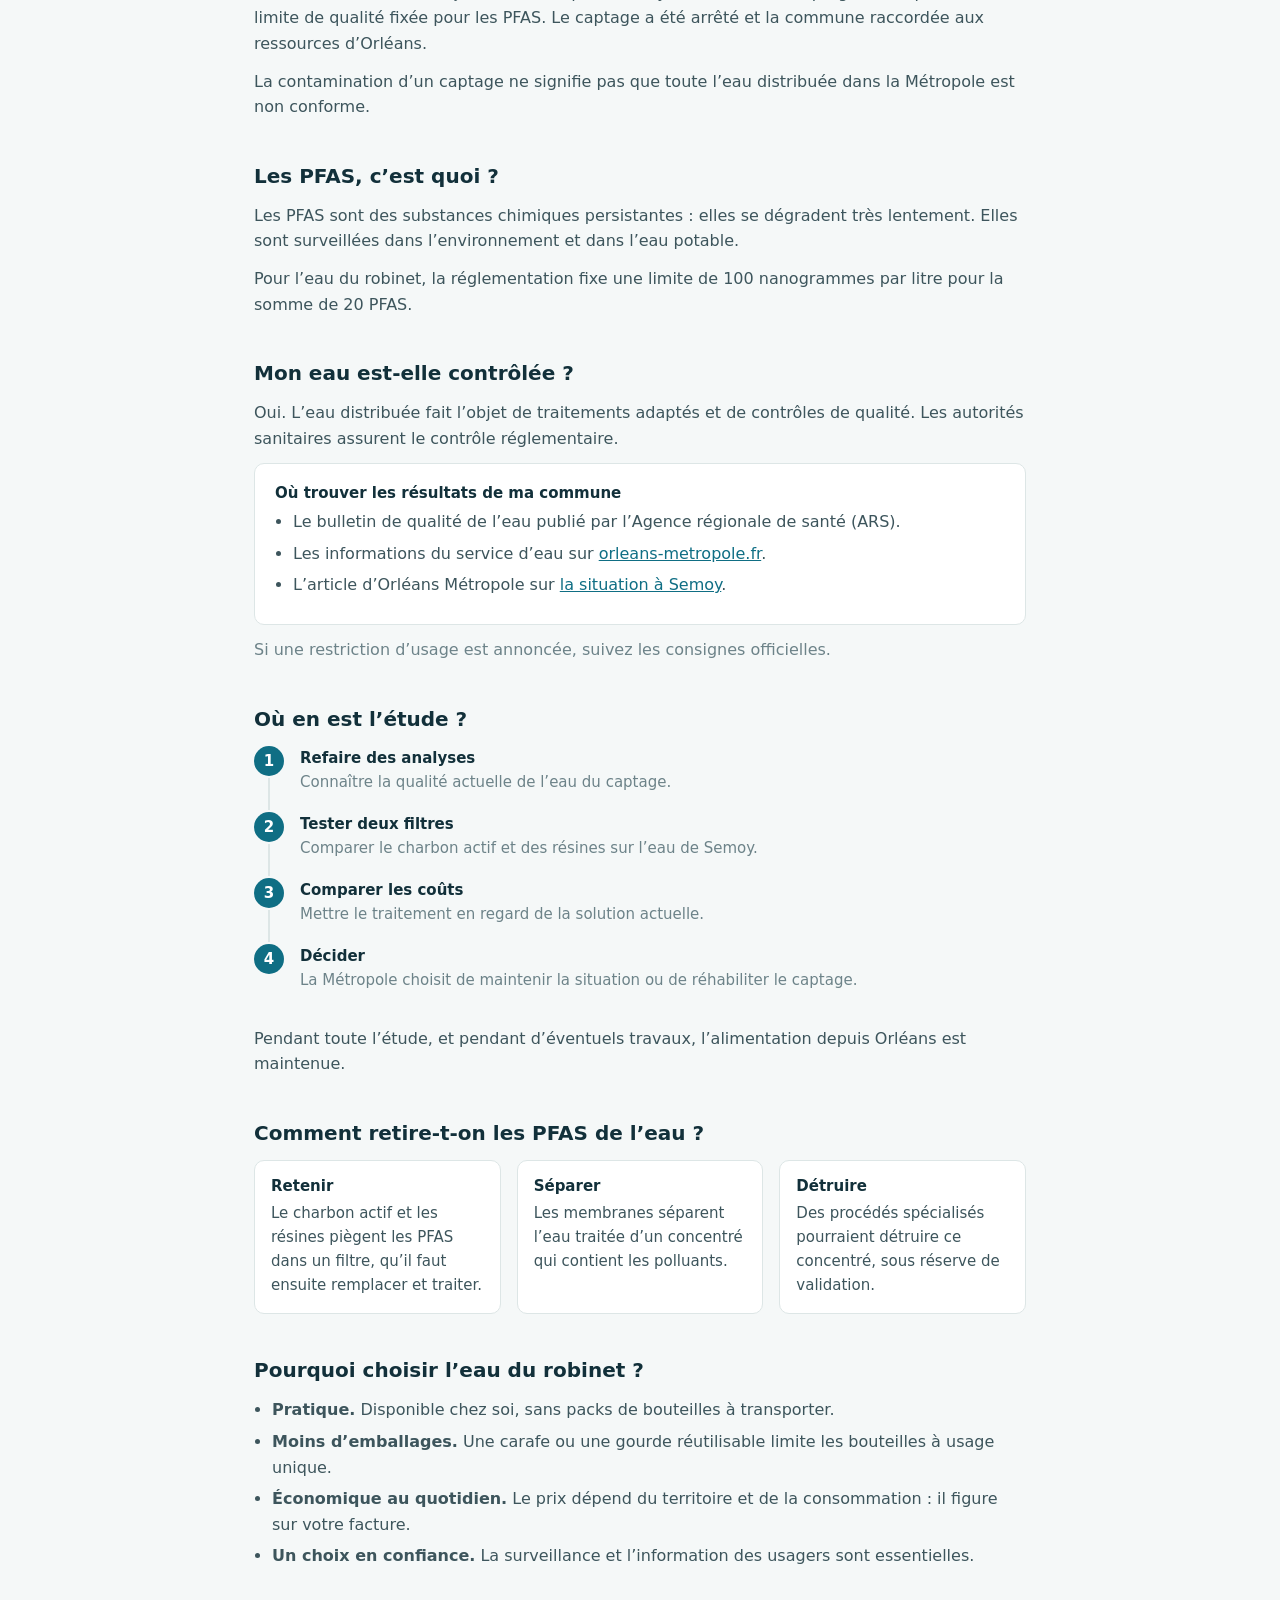
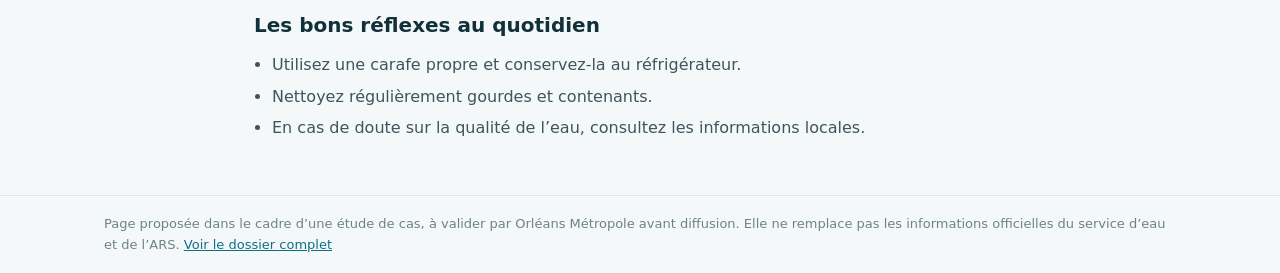
==== commit 09570a30: "correction" ====
--- a/habitants.html
+++ b/habitants.html
@@ -16,6 +16,30 @@
     </header>
 
     <main class="wrap">
+
+      <section class="resident-leaflets" aria-label="Plaquettes d?information">
+        <div class="segmented no-print" role="tablist" aria-label="Choisir une plaquette">
+          <button type="button" id="tab-semoy" role="tab" aria-selected="true" aria-controls="panel-semoy">1 ? Semoy</button>
+          <button type="button" id="tab-orleans" role="tab" aria-selected="false" aria-controls="panel-orleans" tabindex="-1">2 ? Orl?ans M?tropole</button>
+        </div>
+        <div id="panel-semoy" role="tabpanel" aria-labelledby="tab-semoy" tabindex="0">
+          <figure class="leaflet">
+            <a href="assets/plaquette-semoy.jpg" target="_blank" rel="noopener" aria-label="Agrandir la plaquette Semoy">
+              <img src="assets/plaquette-semoy.jpg" width="1414" height="2000" alt="Plaquette Semoy : L?eau du robinet, une eau de confiance. Captage, pr?traitements, charbons actifs, filtration membranaire, contr?le et distribution. Une eau locale, contr?l?e et pratique." />
+            </a>
+            <figcaption class="no-print">Semoy ? <a href="assets/plaquette-semoy.jpg" download>T?l?charger la plaquette</a></figcaption>
+          </figure>
+        </div>
+        <div id="panel-orleans" role="tabpanel" aria-labelledby="tab-orleans" tabindex="0" hidden>
+          <figure class="leaflet">
+            <a href="assets/plaquette-orleans.jpg" target="_blank" rel="noopener" aria-label="Agrandir la plaquette Orl?ans M?tropole">
+              <img src="assets/plaquette-orleans.jpg" width="1414" height="2000" alt="Plaquette Orl?ans M?tropole : L?eau du robinet, une eau de confiance. Captage, pr?traitements, charbons actifs, filtration compl?mentaire, contr?le et distribution. Une eau locale, contr?l?e et pratique." />
+            </a>
+            <figcaption class="no-print">Orl?ans M?tropole ? <a href="assets/plaquette-orleans.jpg" download>T?l?charger la plaquette</a></figcaption>
+          </figure>
+        </div>
+      </section>
+
       <section>
         <h2>En bref</h2>
         <div class="grid g3">
@@ -69,12 +93,7 @@
           <div class="card mini"><h3>Séparer</h3><p>Les membranes séparent l’eau traitée d’un concentré qui contient les polluants.</p></div>
           <div class="card mini"><h3>Détruire</h3><p>Des procédés spécialisés pourraient détruire ce concentré, sous réserve de validation.</p></div>
         </div>
-        <figure class="infographic">
-          <a href="assets/infographie-filiere-pfas.png" target="_blank" rel="noopener">
-            <img src="assets/infographie-filiere-pfas.png" alt="Schéma en huit étapes du traitement de l’eau contre les PFAS, du captage à la distribution." loading="lazy" />
-          </a>
-          <figcaption>Schéma pédagogique. Le traitement n’est pas choisi pour les Hautes Bordes. Toucher l’image pour l’agrandir.</figcaption>
-        </figure>
+
       </section>
 
       <section>
@@ -100,5 +119,6 @@
     <footer class="site-footer">
       <div class="wrap">Page proposée dans le cadre d’une étude de cas, à valider par Orléans Métropole avant diffusion. Elle ne remplace pas les informations officielles du service d’eau et de l’ARS. <a href="index.html">Voir le dossier complet</a></div>
     </footer>
+    <script src="habitants.js"></script>
   </body>
 </html>
--- a/styles.css
+++ b/styles.css
@@ -62,10 +62,11 @@
 
 /* ---------- Grilles et cartes ---------- */
 .grid { display: grid; gap: 16px; }
-.g2 { grid-template-columns: repeat(2, 1fr); }
-.g3 { grid-template-columns: repeat(3, 1fr); }
-.g4 { grid-template-columns: repeat(4, 1fr); }
-.g5 { grid-template-columns: repeat(5, 1fr); }
+.grid > *, .flow > *, .timeline > *, .swot > *, .inputs > * { min-width: 0; }
+.g2 { grid-template-columns: repeat(2, minmax(0, 1fr)); }
+.g3 { grid-template-columns: repeat(3, minmax(0, 1fr)); }
+.g4 { grid-template-columns: repeat(4, minmax(0, 1fr)); }
+.g5 { grid-template-columns: repeat(5, minmax(0, 1fr)); }
 .grid.tight { gap: 10px; margin: 14px 0; }
 .grid + .grid, .grid + .note, .note + .grid { margin-top: 16px; }
 
@@ -204,6 +205,10 @@
 
 /* ---------- Plaquette ---------- */
 .leaflet { border: 1px solid var(--line); border-radius: 14px; overflow: hidden; max-width: 640px; margin: 0 auto 24px; }
+.leaflet-gallery { display: grid; grid-template-columns: repeat(auto-fit, minmax(min(100%, 360px), 1fr)); gap: 24px; }
+.leaflet-gallery .leaflet { width: 100%; margin: 0; background: #fff; }
+.leaflet-gallery img { display: block; width: 100%; height: auto; }
+.leaflet-gallery figcaption { padding: 12px 16px; text-align: center; }
 .leaflet footer { background: var(--water-soft); padding: 32px; text-align: center; font-size: 14px; }
 .leaflet .retain { font-size: 18px; font-weight: 600; color: var(--deep); }
 
@@ -223,6 +228,10 @@
 .resident main p, .resident .list { font-size: 16px; }
 .resident .card.mini p { font-size: 15px; }
 .resident .infographic { margin-top: 20px; }
+.resident-leaflets { margin-top: 28px; }
+.resident-leaflets .leaflet { background: #fff; }
+.resident-leaflets .leaflet img { display: block; width: 100%; height: auto; }
+.resident-leaflets figcaption { padding: 12px 16px; text-align: center; }
 .steps { list-style: none; margin: 0 0 16px; padding: 0; counter-reset: step; }
 .steps li { position: relative; padding: 0 0 18px 46px; counter-increment: step; }
 .steps li::before { content: counter(step); position: absolute; left: 0; top: 0; width: 30px; height: 30px; border-radius: 50%; background: var(--water); color: #fff; font-weight: 700; display: grid; place-items: center; }
@@ -248,18 +257,18 @@
 @media (max-width: 900px) {
   table { font-size: 13px; }
   th, td { padding: 9px 10px; }
-  .g4, .g5, .g3 { grid-template-columns: repeat(2, 1fr); }
-  .flow, .flow.six { grid-template-columns: repeat(2, 1fr); }
+  .g4, .g5, .g3 { grid-template-columns: repeat(2, minmax(0, 1fr)); }
+  .flow, .flow.six { grid-template-columns: repeat(2, minmax(0, 1fr)); }
   .flow li::after { content: none; }
-  .timeline { grid-template-columns: repeat(2, 1fr); }
-}
-
-@media (max-width: 640px) {
+  .timeline { grid-template-columns: repeat(2, minmax(0, 1fr)); }
+}
+
+@media (max-width: 720px) {
   .wrap { padding: 0 16px; }
   h1 { font-size: 25px; }
   .lead { font-size: 16px; }
   .header-date { display: none; }
-  .g2, .g3, .g4, .g5, .swot, .inputs, .timeline { grid-template-columns: 1fr; }
+  .g2, .g3, .g4, .g5, .swot, .inputs, .timeline { grid-template-columns: minmax(0, 1fr); }
   .list.cols { columns: 1; }
   .view { padding: 28px 0 48px; }
   h2 { margin-top: 34px; }
@@ -287,14 +296,19 @@
 
   table.compact { font-size: 12px; }
   table.compact th { font-size: 10px; letter-spacing: 0; }
-  table.compact th, table.compact td { padding: 6px 3px; }
+  table.compact th, table.compact td { padding: 6px 5px; }
 }
 
 /* ---------- Impression : la plaquette seule ---------- */
 @media print {
+  @page { size: A4 portrait; margin: 10mm; }
   body { background: #fff; }
   .site-header, .no-print, .view:not(#plaquette) { display: none !important; }
   #plaquette { display: block; padding: 0; }
   .leaflet { border: 0; max-width: none; margin: 0; }
   .leaflet footer { -webkit-print-color-adjust: exact; print-color-adjust: exact; }
-}
+  .leaflet-gallery { display: block; }
+  .leaflet-gallery .leaflet { border: 0; border-radius: 0; break-inside: avoid; break-after: page; }
+  .leaflet-gallery .leaflet:last-child { break-after: auto; }
+  .leaflet-gallery img { width: auto; max-width: 100%; height: auto; max-height: 276mm; margin: 0 auto; }
+}
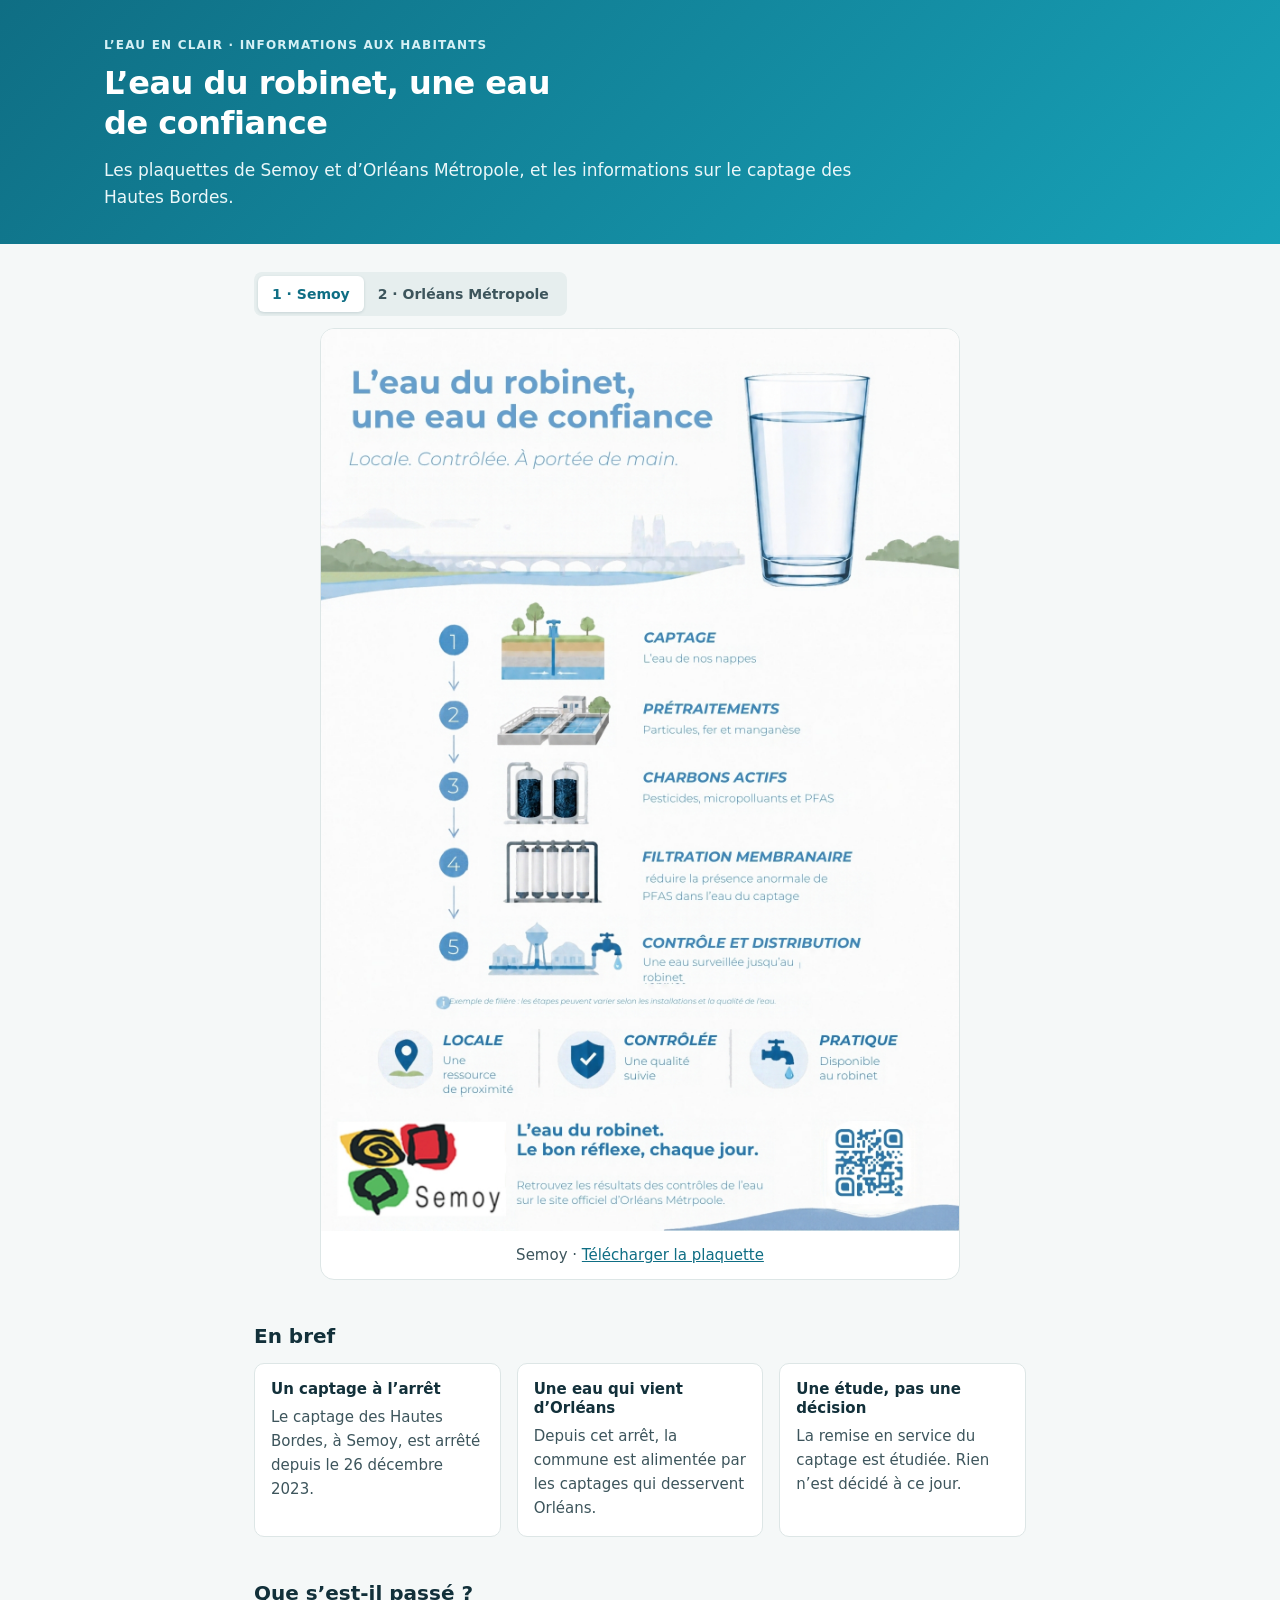
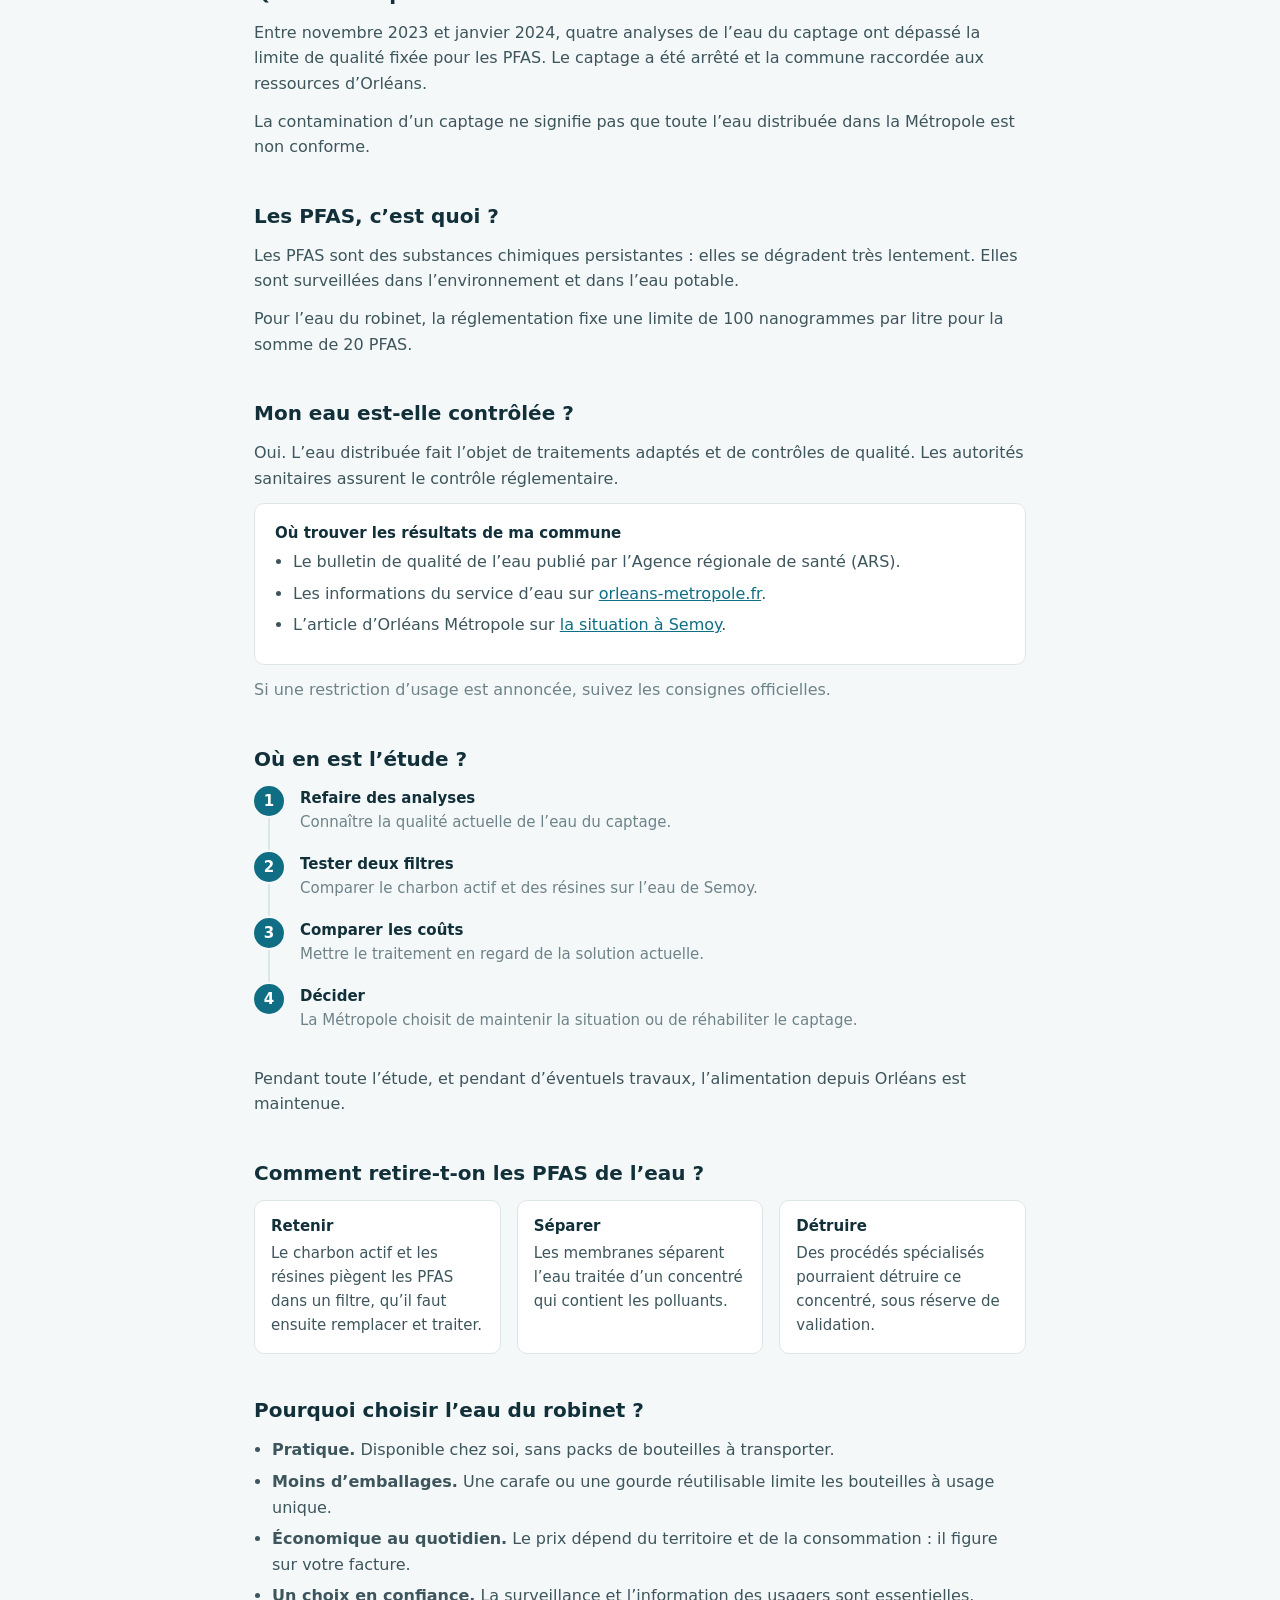
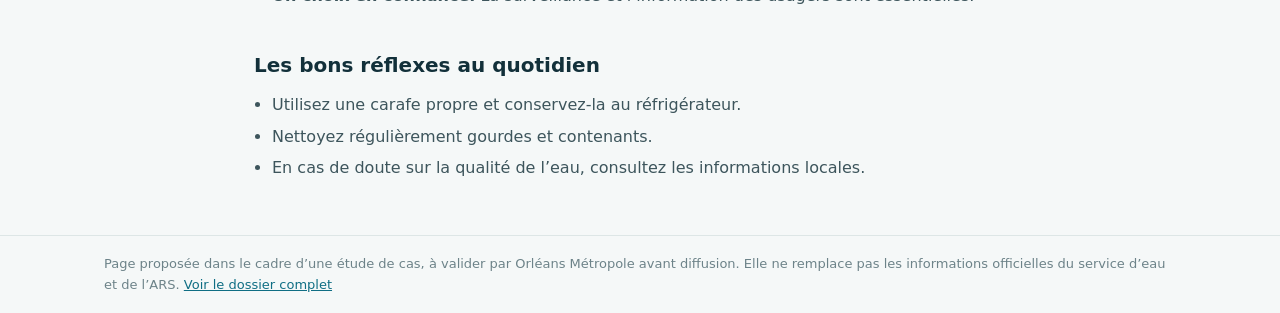
==== commit 586200a9: "Corrige les onglets habitants et integre les plaquettes finales" ====
--- a/habitants.html
+++ b/habitants.html
@@ -3,39 +3,39 @@
   <head>
     <meta charset="UTF-8" />
     <meta name="viewport" content="width=device-width, initial-scale=1.0" />
-    <title>L’eau en clair · L’eau du robinet à Semoy</title>
+    <title>L’eau en clair · Semoy et Orléans Métropole</title>
     <link rel="stylesheet" href="styles.css" />
   </head>
   <body class="resident">
     <header class="resident-header">
       <div class="wrap">
         <p class="kicker">L’eau en clair · informations aux habitants</p>
-        <h1>L’eau du robinet à Semoy</h1>
-        <p class="lead">Ce qu’il s’est passé au captage des Hautes Bordes, comment l’eau est contrôlée et où en est l’étude.</p>
+        <h1>L’eau du robinet, une eau de confiance</h1>
+        <p class="lead">Les plaquettes de Semoy et d’Orléans Métropole, et les informations sur le captage des Hautes Bordes.</p>
       </div>
     </header>
 
     <main class="wrap">
 
-      <section class="resident-leaflets" aria-label="Plaquettes d?information">
+      <section class="resident-leaflets" aria-label="Plaquettes d’information">
         <div class="segmented no-print" role="tablist" aria-label="Choisir une plaquette">
-          <button type="button" id="tab-semoy" role="tab" aria-selected="true" aria-controls="panel-semoy">1 ? Semoy</button>
-          <button type="button" id="tab-orleans" role="tab" aria-selected="false" aria-controls="panel-orleans" tabindex="-1">2 ? Orl?ans M?tropole</button>
+          <button type="button" id="tab-semoy" role="tab" aria-selected="true" aria-controls="panel-semoy">1 · Semoy</button>
+          <button type="button" id="tab-orleans" role="tab" aria-selected="false" aria-controls="panel-orleans" tabindex="-1">2 · Orléans Métropole</button>
         </div>
         <div id="panel-semoy" role="tabpanel" aria-labelledby="tab-semoy" tabindex="0">
           <figure class="leaflet">
-            <a href="assets/plaquette-semoy.jpg" target="_blank" rel="noopener" aria-label="Agrandir la plaquette Semoy">
-              <img src="assets/plaquette-semoy.jpg" width="1414" height="2000" alt="Plaquette Semoy : L?eau du robinet, une eau de confiance. Captage, pr?traitements, charbons actifs, filtration membranaire, contr?le et distribution. Une eau locale, contr?l?e et pratique." />
+            <a href="assets/plaquette-semoy-finale.jpg" target="_blank" rel="noopener" aria-label="Agrandir la plaquette Semoy">
+              <img src="assets/plaquette-semoy-finale.jpg" width="1414" height="2000" alt="Plaquette Semoy : L’eau du robinet, une eau de confiance. Captage, prétraitements, charbons actifs, filtration membranaire, contrôle et distribution." />
             </a>
-            <figcaption class="no-print">Semoy ? <a href="assets/plaquette-semoy.jpg" download>T?l?charger la plaquette</a></figcaption>
+            <figcaption class="no-print">Semoy · <a href="assets/plaquette-semoy-finale.jpg" download>Télécharger la plaquette</a></figcaption>
           </figure>
         </div>
         <div id="panel-orleans" role="tabpanel" aria-labelledby="tab-orleans" tabindex="0" hidden>
           <figure class="leaflet">
-            <a href="assets/plaquette-orleans.jpg" target="_blank" rel="noopener" aria-label="Agrandir la plaquette Orl?ans M?tropole">
-              <img src="assets/plaquette-orleans.jpg" width="1414" height="2000" alt="Plaquette Orl?ans M?tropole : L?eau du robinet, une eau de confiance. Captage, pr?traitements, charbons actifs, filtration compl?mentaire, contr?le et distribution. Une eau locale, contr?l?e et pratique." />
+            <a href="assets/plaquette-orleans-finale.jpg" target="_blank" rel="noopener" aria-label="Agrandir la plaquette Orléans Métropole">
+              <img src="assets/plaquette-orleans-finale.jpg" width="1414" height="2000" alt="Plaquette Orléans Métropole : L’eau du robinet, une eau de confiance. Captage, prétraitements, charbons actifs, filtration complémentaire, contrôle et distribution." />
             </a>
-            <figcaption class="no-print">Orl?ans M?tropole ? <a href="assets/plaquette-orleans.jpg" download>T?l?charger la plaquette</a></figcaption>
+            <figcaption class="no-print">Orléans Métropole · <a href="assets/plaquette-orleans-finale.jpg" download>Télécharger la plaquette</a></figcaption>
           </figure>
         </div>
       </section>
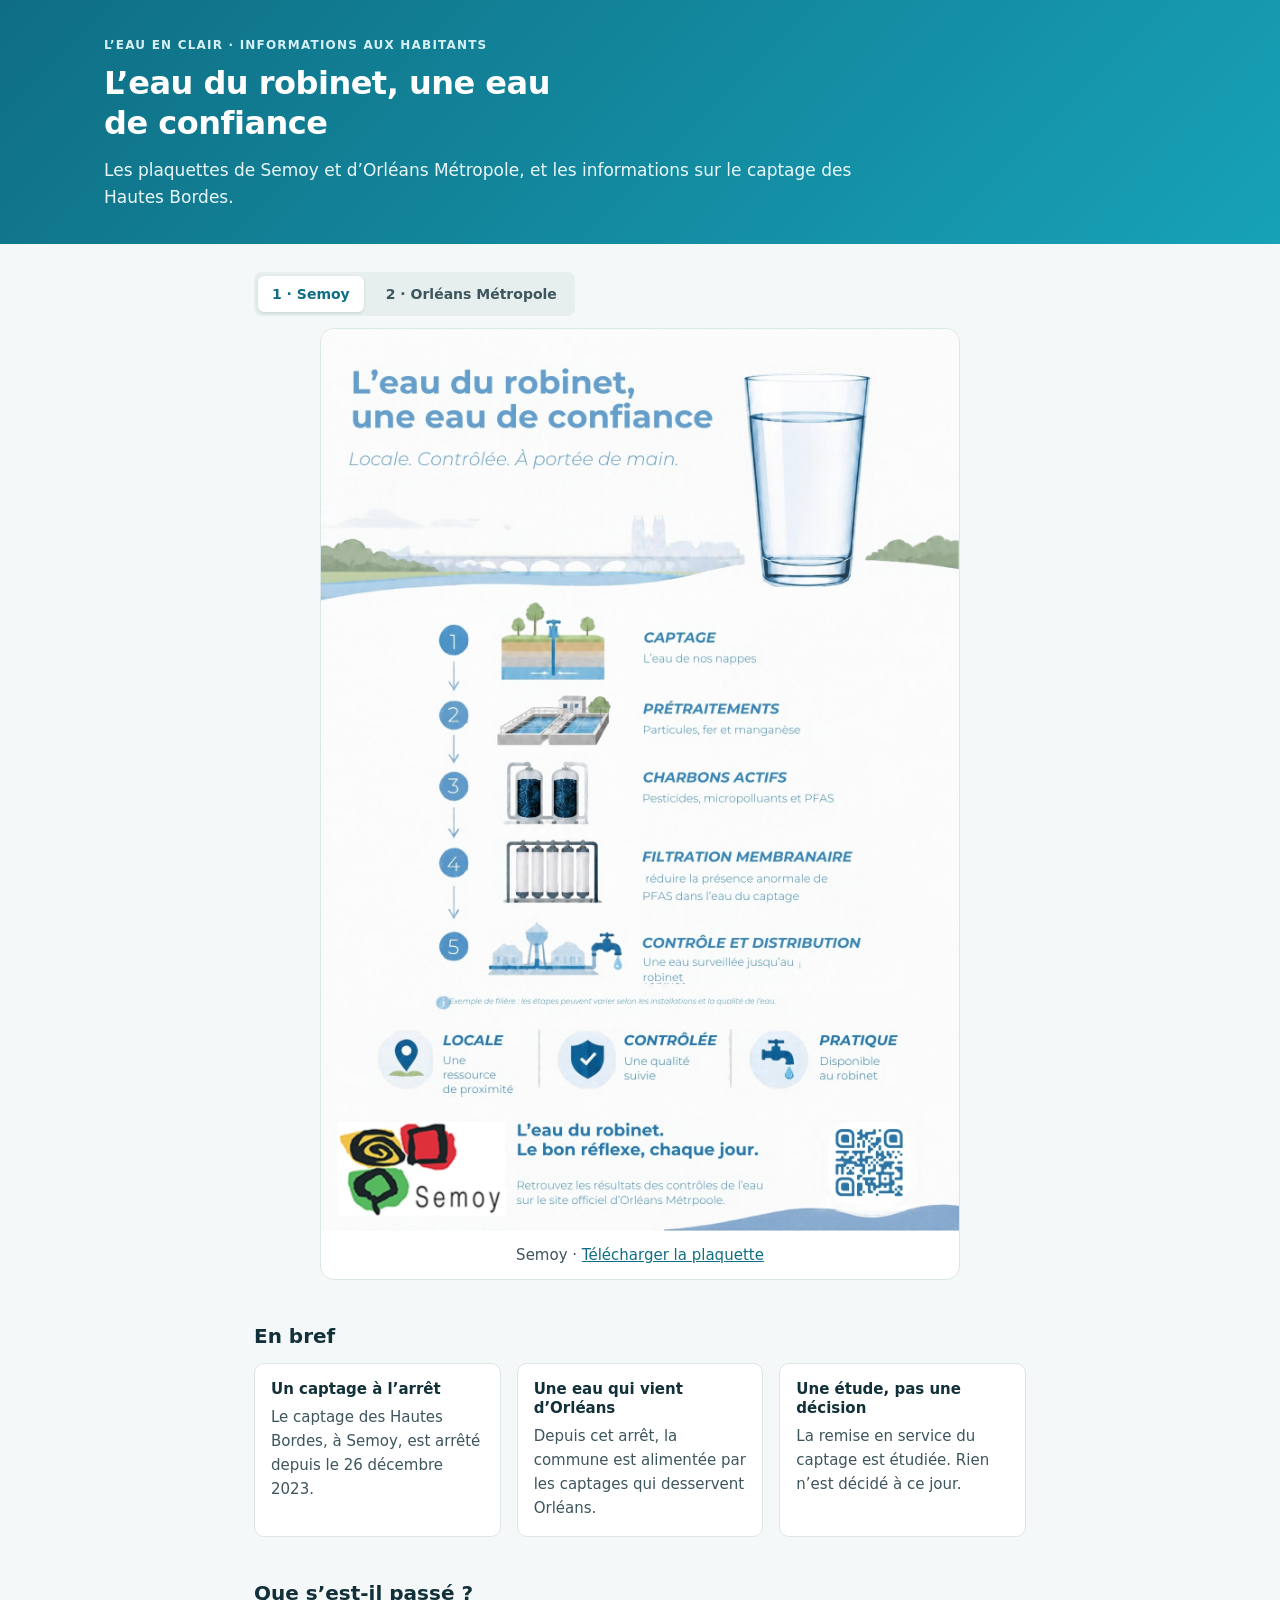
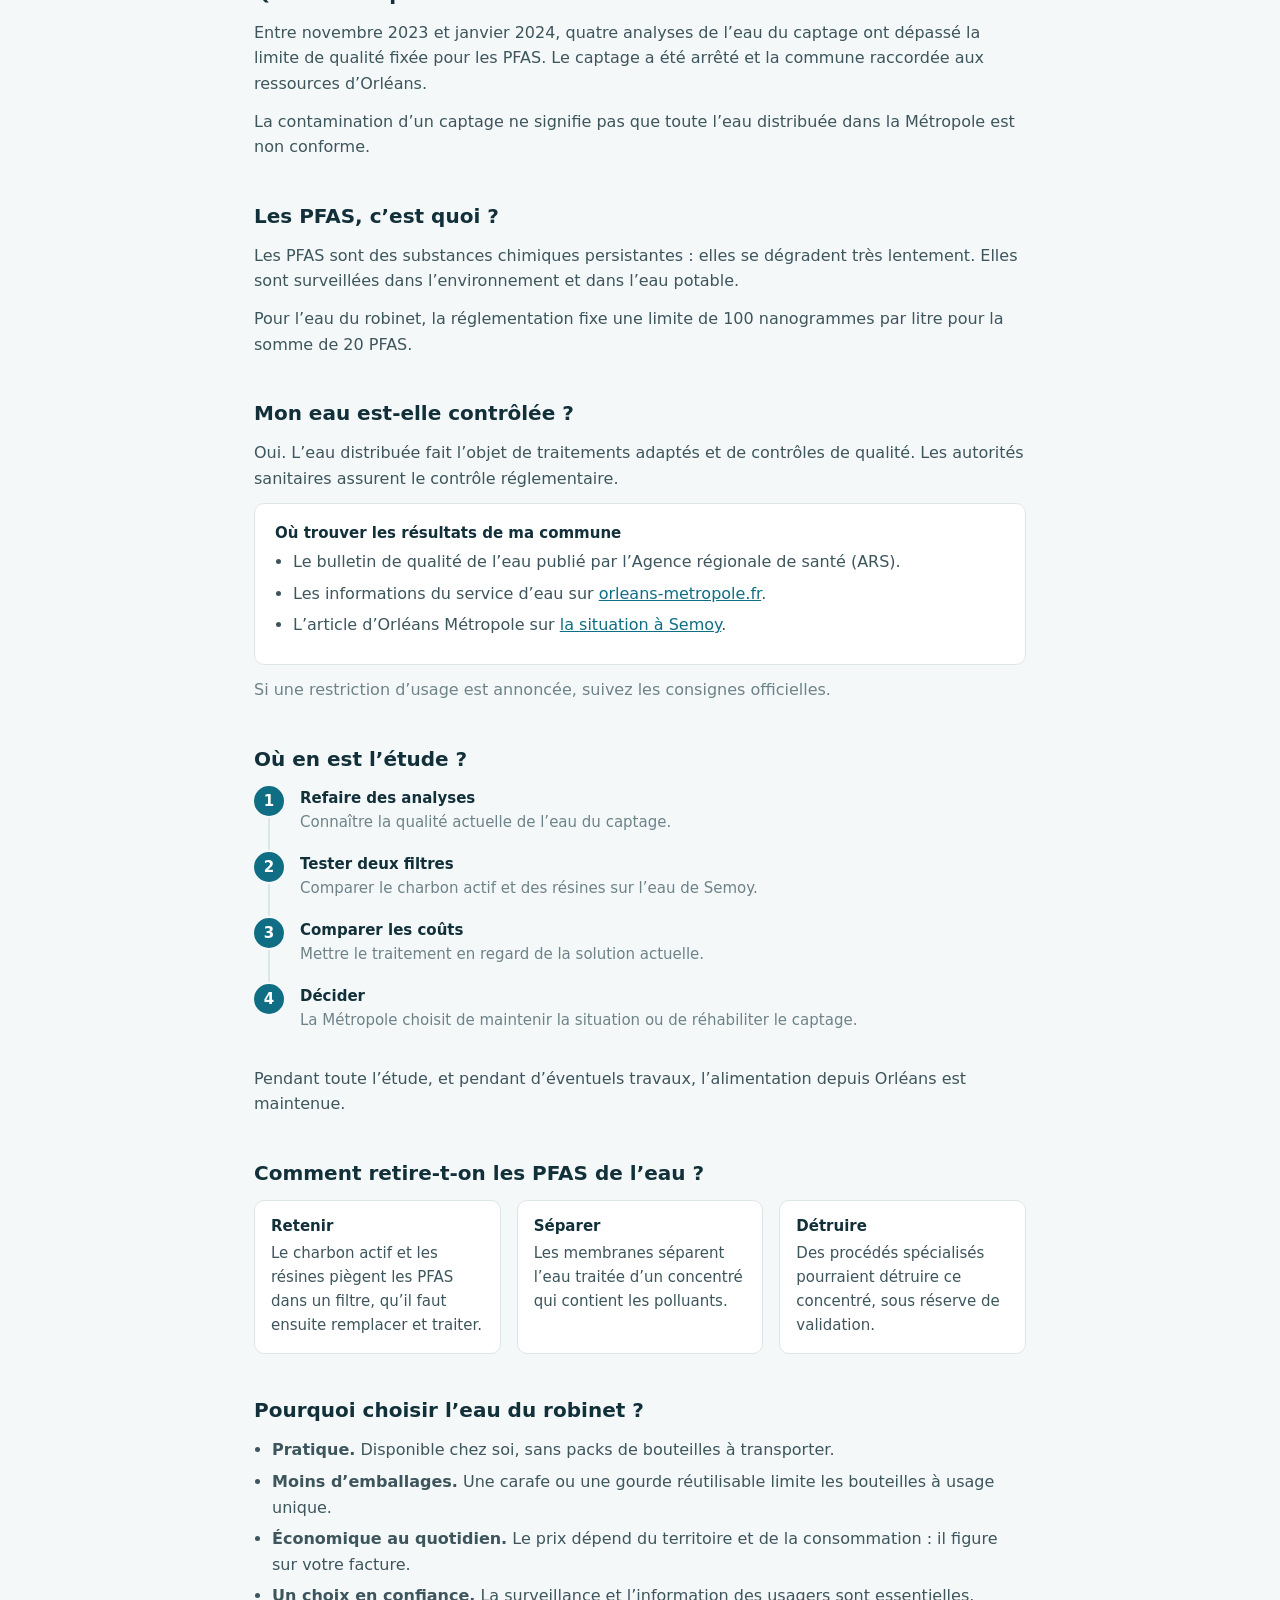
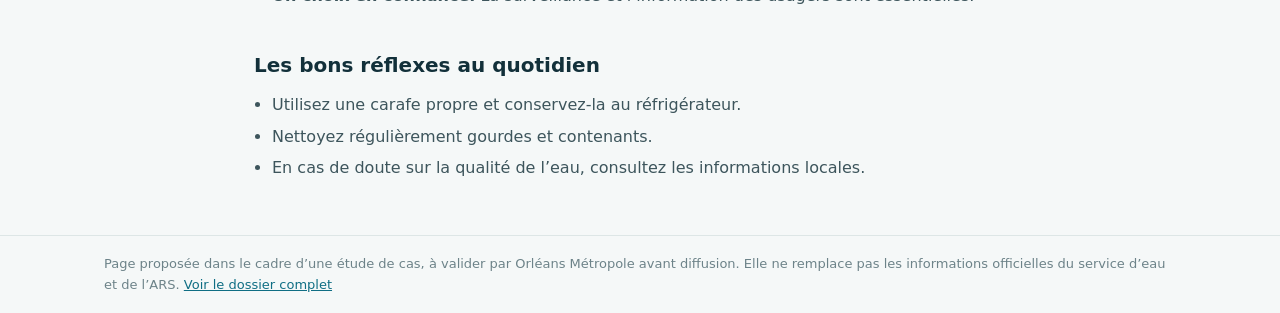
==== commit c99f9429: "Affiche uniquement le QR habitants et corrige les libelles des onglets" ====
--- a/habitants.html
+++ b/habitants.html
@@ -4,7 +4,7 @@
     <meta charset="UTF-8" />
     <meta name="viewport" content="width=device-width, initial-scale=1.0" />
     <title>L’eau en clair · Semoy et Orléans Métropole</title>
-    <link rel="stylesheet" href="styles.css" />
+    <link rel="stylesheet" href="styles.css?v=habitants-final" />
   </head>
   <body class="resident">
     <header class="resident-header">
@@ -19,8 +19,8 @@
 
       <section class="resident-leaflets" aria-label="Plaquettes d’information">
         <div class="segmented no-print" role="tablist" aria-label="Choisir une plaquette">
-          <button type="button" id="tab-semoy" role="tab" aria-selected="true" aria-controls="panel-semoy">1 · Semoy</button>
-          <button type="button" id="tab-orleans" role="tab" aria-selected="false" aria-controls="panel-orleans" tabindex="-1">2 · Orléans Métropole</button>
+          <button type="button" id="tab-semoy" role="tab" aria-selected="true" aria-controls="panel-semoy">1 &middot; Semoy</button>
+          <button type="button" id="tab-orleans" role="tab" aria-selected="false" aria-controls="panel-orleans" tabindex="-1">2 &middot; Orl&eacute;ans M&eacute;tropole</button>
         </div>
         <div id="panel-semoy" role="tabpanel" aria-labelledby="tab-semoy" tabindex="0">
           <figure class="leaflet">
--- a/styles.css
+++ b/styles.css
@@ -229,6 +229,9 @@
 .resident .card.mini p { font-size: 15px; }
 .resident .infographic { margin-top: 20px; }
 .resident-leaflets { margin-top: 28px; }
+.resident-leaflets .segmented { display: flex; width: fit-content; gap: 8px; }
+.resident-qr { display: block; width: min(360px, 100%); margin: 24px auto; }
+.resident-qr img { display: block; width: 100%; height: auto; }
 .resident-leaflets .leaflet { background: #fff; }
 .resident-leaflets .leaflet img { display: block; width: 100%; height: auto; }
 .resident-leaflets figcaption { padding: 12px 16px; text-align: center; }
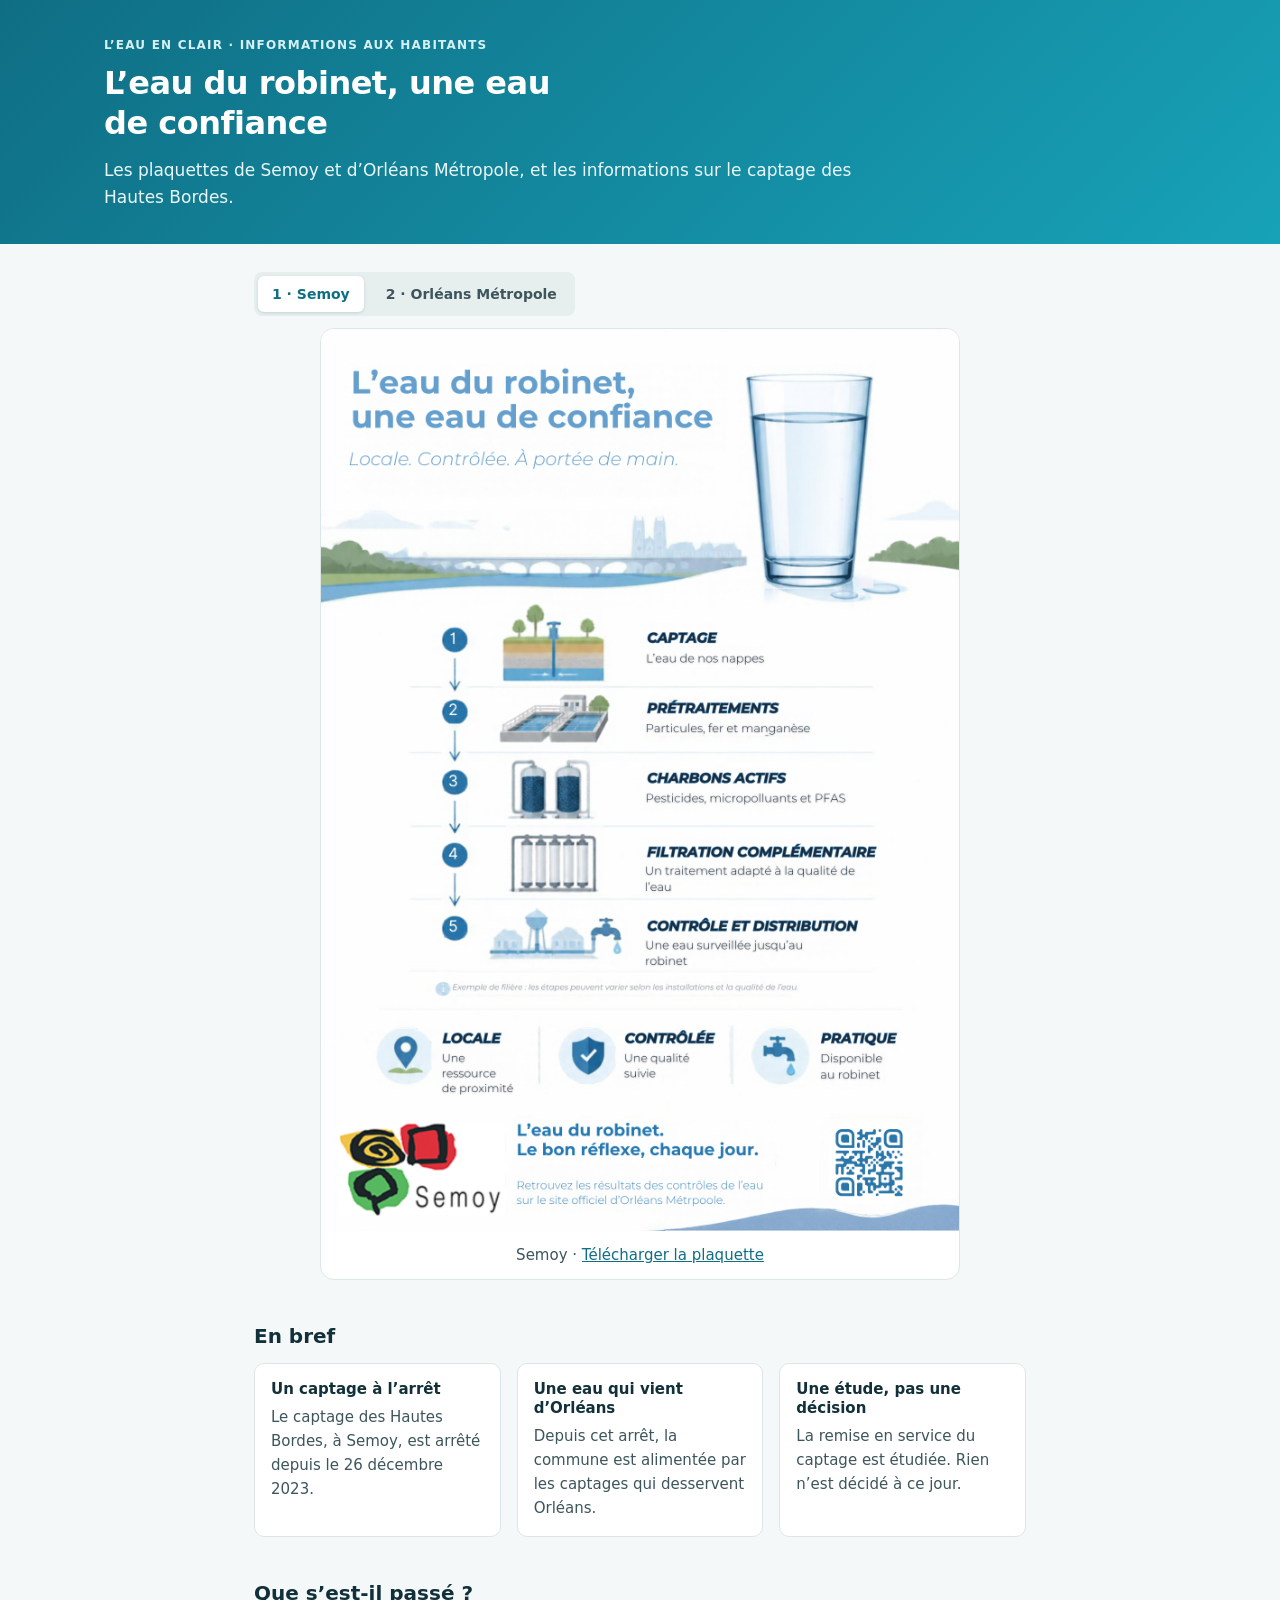
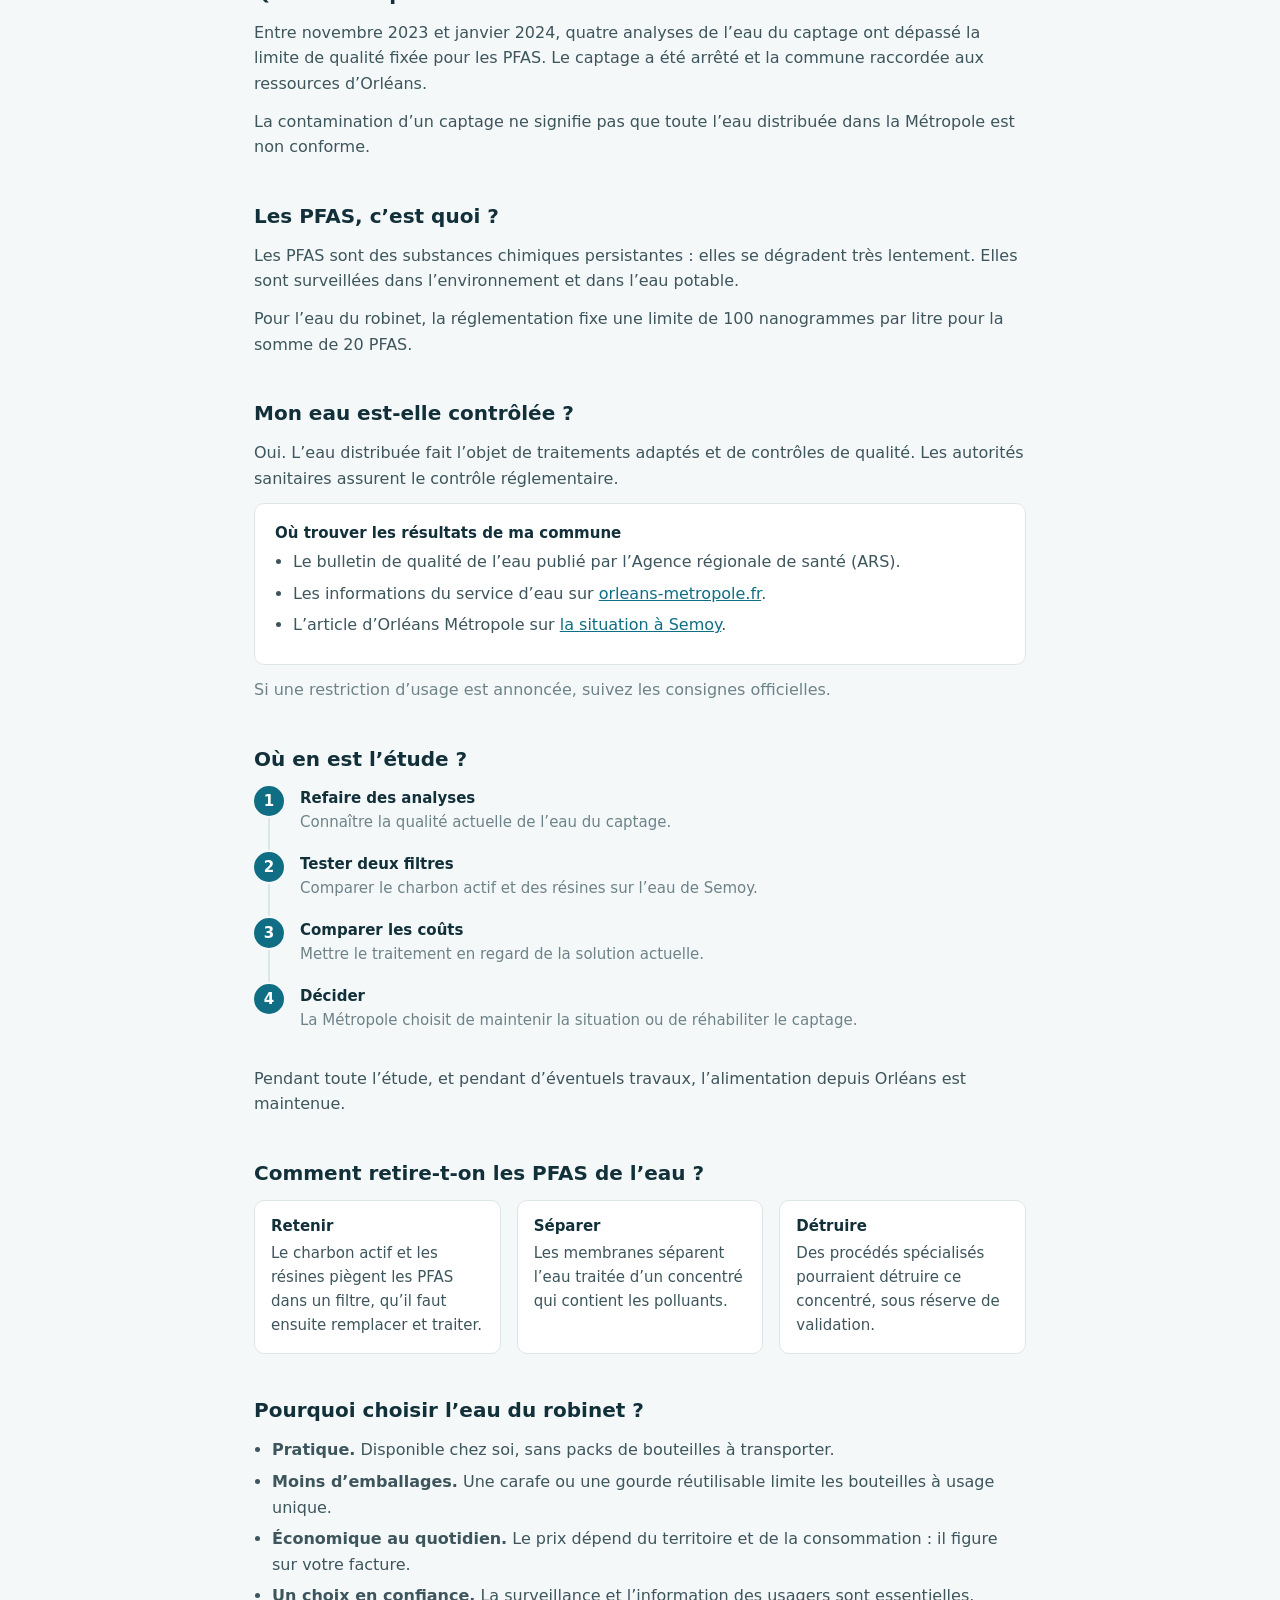
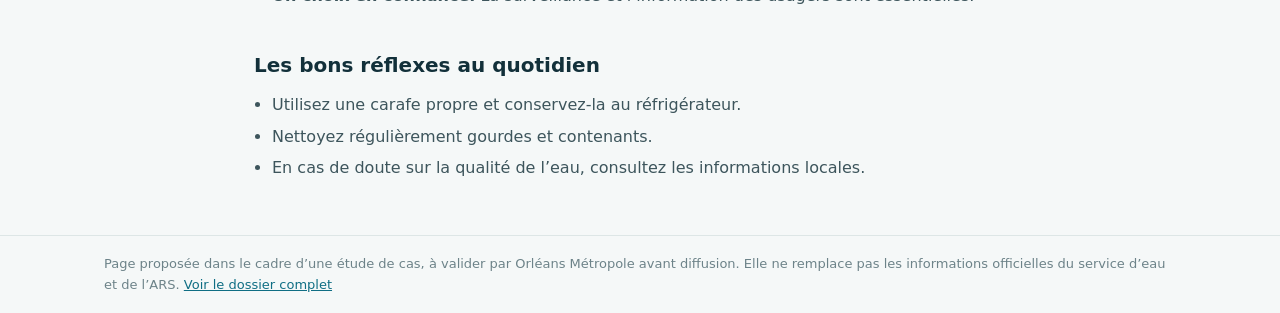
==== commit fdf4056c: "Versionne les visuels finaux et corrige le texte Semoy" ====
--- a/habitants.html
+++ b/habitants.html
@@ -3,39 +3,39 @@
   <head>
     <meta charset="UTF-8" />
     <meta name="viewport" content="width=device-width, initial-scale=1.0" />
-    <title>L’eau en clair · Semoy et Orléans Métropole</title>
-    <link rel="stylesheet" href="styles.css?v=habitants-final" />
+    <title>L&#8217;eau en clair &#183; Semoy et Orl&#233;ans M&#233;tropole</title>
+    <link rel="stylesheet" href="styles.css?v=plaquettes-finales-2" />
   </head>
   <body class="resident">
     <header class="resident-header">
       <div class="wrap">
-        <p class="kicker">L’eau en clair · informations aux habitants</p>
-        <h1>L’eau du robinet, une eau de confiance</h1>
-        <p class="lead">Les plaquettes de Semoy et d’Orléans Métropole, et les informations sur le captage des Hautes Bordes.</p>
+        <p class="kicker">L&#8217;eau en clair &#183; informations aux habitants</p>
+        <h1>L&#8217;eau du robinet, une eau de confiance</h1>
+        <p class="lead">Les plaquettes de Semoy et d&#8217;Orl&#233;ans M&#233;tropole, et les informations sur le captage des Hautes Bordes.</p>
       </div>
     </header>
 
     <main class="wrap">
 
-      <section class="resident-leaflets" aria-label="Plaquettes d’information">
+      <section class="resident-leaflets" aria-label="Plaquettes d&#8217;information">
         <div class="segmented no-print" role="tablist" aria-label="Choisir une plaquette">
           <button type="button" id="tab-semoy" role="tab" aria-selected="true" aria-controls="panel-semoy">1 &middot; Semoy</button>
           <button type="button" id="tab-orleans" role="tab" aria-selected="false" aria-controls="panel-orleans" tabindex="-1">2 &middot; Orl&eacute;ans M&eacute;tropole</button>
         </div>
         <div id="panel-semoy" role="tabpanel" aria-labelledby="tab-semoy" tabindex="0">
           <figure class="leaflet">
-            <a href="assets/plaquette-semoy-finale.jpg" target="_blank" rel="noopener" aria-label="Agrandir la plaquette Semoy">
-              <img src="assets/plaquette-semoy-finale.jpg" width="1414" height="2000" alt="Plaquette Semoy : L’eau du robinet, une eau de confiance. Captage, prétraitements, charbons actifs, filtration membranaire, contrôle et distribution." />
+            <a href="assets/plaquette-semoy-finale.jpg?v=d86aa584050c" target="_blank" rel="noopener" aria-label="Agrandir la plaquette Semoy">
+              <img src="assets/plaquette-semoy-finale.jpg?v=d86aa584050c" width="1414" height="2000" alt="Plaquette Semoy : L&#8217;eau du robinet, une eau de confiance. Captage, pr&#233;traitements, charbons actifs, filtration compl&#233;mentaire, contr&#244;le et distribution." />
             </a>
-            <figcaption class="no-print">Semoy · <a href="assets/plaquette-semoy-finale.jpg" download>Télécharger la plaquette</a></figcaption>
+            <figcaption class="no-print">Semoy &#183; <a href="assets/plaquette-semoy-finale.jpg?v=d86aa584050c" download>T&#233;l&#233;charger la plaquette</a></figcaption>
           </figure>
         </div>
         <div id="panel-orleans" role="tabpanel" aria-labelledby="tab-orleans" tabindex="0" hidden>
           <figure class="leaflet">
-            <a href="assets/plaquette-orleans-finale.jpg" target="_blank" rel="noopener" aria-label="Agrandir la plaquette Orléans Métropole">
-              <img src="assets/plaquette-orleans-finale.jpg" width="1414" height="2000" alt="Plaquette Orléans Métropole : L’eau du robinet, une eau de confiance. Captage, prétraitements, charbons actifs, filtration complémentaire, contrôle et distribution." />
+            <a href="assets/plaquette-orleans-finale.jpg?v=b4378bedf1b2" target="_blank" rel="noopener" aria-label="Agrandir la plaquette Orl&#233;ans M&#233;tropole">
+              <img src="assets/plaquette-orleans-finale.jpg?v=b4378bedf1b2" width="1414" height="2000" alt="Plaquette Orl&#233;ans M&#233;tropole : L&#8217;eau du robinet, une eau de confiance. Captage, pr&#233;traitements, charbons actifs, filtration compl&#233;mentaire, contr&#244;le et distribution." />
             </a>
-            <figcaption class="no-print">Orléans Métropole · <a href="assets/plaquette-orleans-finale.jpg" download>Télécharger la plaquette</a></figcaption>
+            <figcaption class="no-print">Orl&#233;ans M&#233;tropole &#183; <a href="assets/plaquette-orleans-finale.jpg?v=b4378bedf1b2" download>T&#233;l&#233;charger la plaquette</a></figcaption>
           </figure>
         </div>
       </section>
@@ -43,82 +43,82 @@
       <section>
         <h2>En bref</h2>
         <div class="grid g3">
-          <div class="card mini"><h3>Un captage à l’arrêt</h3><p>Le captage des Hautes Bordes, à Semoy, est arrêté depuis le 26 décembre 2023.</p></div>
-          <div class="card mini"><h3>Une eau qui vient d’Orléans</h3><p>Depuis cet arrêt, la commune est alimentée par les captages qui desservent Orléans.</p></div>
-          <div class="card mini"><h3>Une étude, pas une décision</h3><p>La remise en service du captage est étudiée. Rien n’est décidé à ce jour.</p></div>
+          <div class="card mini"><h3>Un captage &#224; l&#8217;arr&#234;t</h3><p>Le captage des Hautes Bordes, &#224; Semoy, est arr&#234;t&#233; depuis le 26 d&#233;cembre 2023.</p></div>
+          <div class="card mini"><h3>Une eau qui vient d&#8217;Orl&#233;ans</h3><p>Depuis cet arr&#234;t, la commune est aliment&#233;e par les captages qui desservent Orl&#233;ans.</p></div>
+          <div class="card mini"><h3>Une &#233;tude, pas une d&#233;cision</h3><p>La remise en service du captage est &#233;tudi&#233;e. Rien n&#8217;est d&#233;cid&#233; &#224; ce jour.</p></div>
         </div>
       </section>
 
       <section>
-        <h2>Que s’est-il passé&nbsp;?</h2>
-        <p>Entre novembre 2023 et janvier 2024, quatre analyses de l’eau du captage ont dépassé la limite de qualité fixée pour les PFAS. Le captage a été arrêté et la commune raccordée aux ressources d’Orléans.</p>
-        <p>La contamination d’un captage ne signifie pas que toute l’eau distribuée dans la Métropole est non conforme.</p>
+        <h2>Que s&#8217;est-il pass&#233;&nbsp;?</h2>
+        <p>Entre novembre 2023 et janvier 2024, quatre analyses de l&#8217;eau du captage ont d&#233;pass&#233; la limite de qualit&#233; fix&#233;e pour les PFAS. Le captage a &#233;t&#233; arr&#234;t&#233; et la commune raccord&#233;e aux ressources d&#8217;Orl&#233;ans.</p>
+        <p>La contamination d&#8217;un captage ne signifie pas que toute l&#8217;eau distribu&#233;e dans la M&#233;tropole est non conforme.</p>
       </section>
 
       <section>
-        <h2>Les PFAS, c’est quoi&nbsp;?</h2>
-        <p>Les PFAS sont des substances chimiques persistantes : elles se dégradent très lentement. Elles sont surveillées dans l’environnement et dans l’eau potable.</p>
-        <p>Pour l’eau du robinet, la réglementation fixe une limite de 100 nanogrammes par litre pour la somme de 20 PFAS.</p>
+        <h2>Les PFAS, c&#8217;est quoi&nbsp;?</h2>
+        <p>Les PFAS sont des substances chimiques persistantes : elles se d&#233;gradent tr&#232;s lentement. Elles sont surveill&#233;es dans l&#8217;environnement et dans l&#8217;eau potable.</p>
+        <p>Pour l&#8217;eau du robinet, la r&#233;glementation fixe une limite de 100 nanogrammes par litre pour la somme de 20 PFAS.</p>
       </section>
 
       <section>
-        <h2>Mon eau est-elle contrôlée&nbsp;?</h2>
-        <p>Oui. L’eau distribuée fait l’objet de traitements adaptés et de contrôles de qualité. Les autorités sanitaires assurent le contrôle réglementaire.</p>
+        <h2>Mon eau est-elle contr&#244;l&#233;e&nbsp;?</h2>
+        <p>Oui. L&#8217;eau distribu&#233;e fait l&#8217;objet de traitements adapt&#233;s et de contr&#244;les de qualit&#233;. Les autorit&#233;s sanitaires assurent le contr&#244;le r&#233;glementaire.</p>
         <div class="card">
-          <h3>Où trouver les résultats de ma commune</h3>
+          <h3>O&#249; trouver les r&#233;sultats de ma commune</h3>
           <ul class="list">
-            <li>Le bulletin de qualité de l’eau publié par l’Agence régionale de santé (ARS).</li>
-            <li>Les informations du service d’eau sur <a href="https://www.orleans-metropole.fr" target="_blank" rel="noopener">orleans-metropole.fr</a>.</li>
-            <li>L’article d’Orléans Métropole sur <a href="https://www.orleans-metropole.fr/actualites/detail/qualite-de-leau-potable-alteree-a-semoy-orleans-metropole-repond-a-lurgence" target="_blank" rel="noopener">la situation à Semoy</a>.</li>
+            <li>Le bulletin de qualit&#233; de l&#8217;eau publi&#233; par l&#8217;Agence r&#233;gionale de sant&#233; (ARS).</li>
+            <li>Les informations du service d&#8217;eau sur <a href="https://www.orleans-metropole.fr" target="_blank" rel="noopener">orleans-metropole.fr</a>.</li>
+            <li>L&#8217;article d&#8217;Orl&#233;ans M&#233;tropole sur <a href="https://www.orleans-metropole.fr/actualites/detail/qualite-de-leau-potable-alteree-a-semoy-orleans-metropole-repond-a-lurgence" target="_blank" rel="noopener">la situation &#224; Semoy</a>.</li>
           </ul>
         </div>
-        <p class="small-note">Si une restriction d’usage est annoncée, suivez les consignes officielles.</p>
+        <p class="small-note">Si une restriction d&#8217;usage est annonc&#233;e, suivez les consignes officielles.</p>
       </section>
 
       <section>
-        <h2>Où en est l’étude&nbsp;?</h2>
+        <h2>O&#249; en est l&#8217;&#233;tude&nbsp;?</h2>
         <ol class="steps">
-          <li><strong>Refaire des analyses</strong><span>Connaître la qualité actuelle de l’eau du captage.</span></li>
-          <li><strong>Tester deux filtres</strong><span>Comparer le charbon actif et des résines sur l’eau de Semoy.</span></li>
-          <li><strong>Comparer les coûts</strong><span>Mettre le traitement en regard de la solution actuelle.</span></li>
-          <li><strong>Décider</strong><span>La Métropole choisit de maintenir la situation ou de réhabiliter le captage.</span></li>
+          <li><strong>Refaire des analyses</strong><span>Conna&#238;tre la qualit&#233; actuelle de l&#8217;eau du captage.</span></li>
+          <li><strong>Tester deux filtres</strong><span>Comparer le charbon actif et des r&#233;sines sur l&#8217;eau de Semoy.</span></li>
+          <li><strong>Comparer les co&#251;ts</strong><span>Mettre le traitement en regard de la solution actuelle.</span></li>
+          <li><strong>D&#233;cider</strong><span>La M&#233;tropole choisit de maintenir la situation ou de r&#233;habiliter le captage.</span></li>
         </ol>
-        <p>Pendant toute l’étude, et pendant d’éventuels travaux, l’alimentation depuis Orléans est maintenue.</p>
+        <p>Pendant toute l&#8217;&#233;tude, et pendant d&#8217;&#233;ventuels travaux, l&#8217;alimentation depuis Orl&#233;ans est maintenue.</p>
       </section>
 
       <section>
-        <h2>Comment retire-t-on les PFAS de l’eau&nbsp;?</h2>
+        <h2>Comment retire-t-on les PFAS de l&#8217;eau&nbsp;?</h2>
         <div class="grid g3">
-          <div class="card mini"><h3>Retenir</h3><p>Le charbon actif et les résines piègent les PFAS dans un filtre, qu’il faut ensuite remplacer et traiter.</p></div>
-          <div class="card mini"><h3>Séparer</h3><p>Les membranes séparent l’eau traitée d’un concentré qui contient les polluants.</p></div>
-          <div class="card mini"><h3>Détruire</h3><p>Des procédés spécialisés pourraient détruire ce concentré, sous réserve de validation.</p></div>
+          <div class="card mini"><h3>Retenir</h3><p>Le charbon actif et les r&#233;sines pi&#232;gent les PFAS dans un filtre, qu&#8217;il faut ensuite remplacer et traiter.</p></div>
+          <div class="card mini"><h3>S&#233;parer</h3><p>Les membranes s&#233;parent l&#8217;eau trait&#233;e d&#8217;un concentr&#233; qui contient les polluants.</p></div>
+          <div class="card mini"><h3>D&#233;truire</h3><p>Des proc&#233;d&#233;s sp&#233;cialis&#233;s pourraient d&#233;truire ce concentr&#233;, sous r&#233;serve de validation.</p></div>
         </div>
 
       </section>
 
       <section>
-        <h2>Pourquoi choisir l’eau du robinet&nbsp;?</h2>
+        <h2>Pourquoi choisir l&#8217;eau du robinet&nbsp;?</h2>
         <ul class="list">
-          <li><b>Pratique.</b> Disponible chez soi, sans packs de bouteilles à transporter.</li>
-          <li><b>Moins d’emballages.</b> Une carafe ou une gourde réutilisable limite les bouteilles à usage unique.</li>
-          <li><b>Économique au quotidien.</b> Le prix dépend du territoire et de la consommation : il figure sur votre facture.</li>
-          <li><b>Un choix en confiance.</b> La surveillance et l’information des usagers sont essentielles.</li>
+          <li><b>Pratique.</b> Disponible chez soi, sans packs de bouteilles &#224; transporter.</li>
+          <li><b>Moins d&#8217;emballages.</b> Une carafe ou une gourde r&#233;utilisable limite les bouteilles &#224; usage unique.</li>
+          <li><b>&#201;conomique au quotidien.</b> Le prix d&#233;pend du territoire et de la consommation : il figure sur votre facture.</li>
+          <li><b>Un choix en confiance.</b> La surveillance et l&#8217;information des usagers sont essentielles.</li>
         </ul>
       </section>
 
       <section>
-        <h2>Les bons réflexes au quotidien</h2>
+        <h2>Les bons r&#233;flexes au quotidien</h2>
         <ul class="list">
-          <li>Utilisez une carafe propre et conservez-la au réfrigérateur.</li>
-          <li>Nettoyez régulièrement gourdes et contenants.</li>
-          <li>En cas de doute sur la qualité de l’eau, consultez les informations locales.</li>
+          <li>Utilisez une carafe propre et conservez-la au r&#233;frig&#233;rateur.</li>
+          <li>Nettoyez r&#233;guli&#232;rement gourdes et contenants.</li>
+          <li>En cas de doute sur la qualit&#233; de l&#8217;eau, consultez les informations locales.</li>
         </ul>
       </section>
     </main>
 
     <footer class="site-footer">
-      <div class="wrap">Page proposée dans le cadre d’une étude de cas, à valider par Orléans Métropole avant diffusion. Elle ne remplace pas les informations officielles du service d’eau et de l’ARS. <a href="index.html">Voir le dossier complet</a></div>
+      <div class="wrap">Page propos&#233;e dans le cadre d&#8217;une &#233;tude de cas, &#224; valider par Orl&#233;ans M&#233;tropole avant diffusion. Elle ne remplace pas les informations officielles du service d&#8217;eau et de l&#8217;ARS. <a href="index.html">Voir le dossier complet</a></div>
     </footer>
-    <script src="habitants.js"></script>
+    <script src="habitants.js?v=plaquettes-finales-2"></script>
   </body>
 </html>
